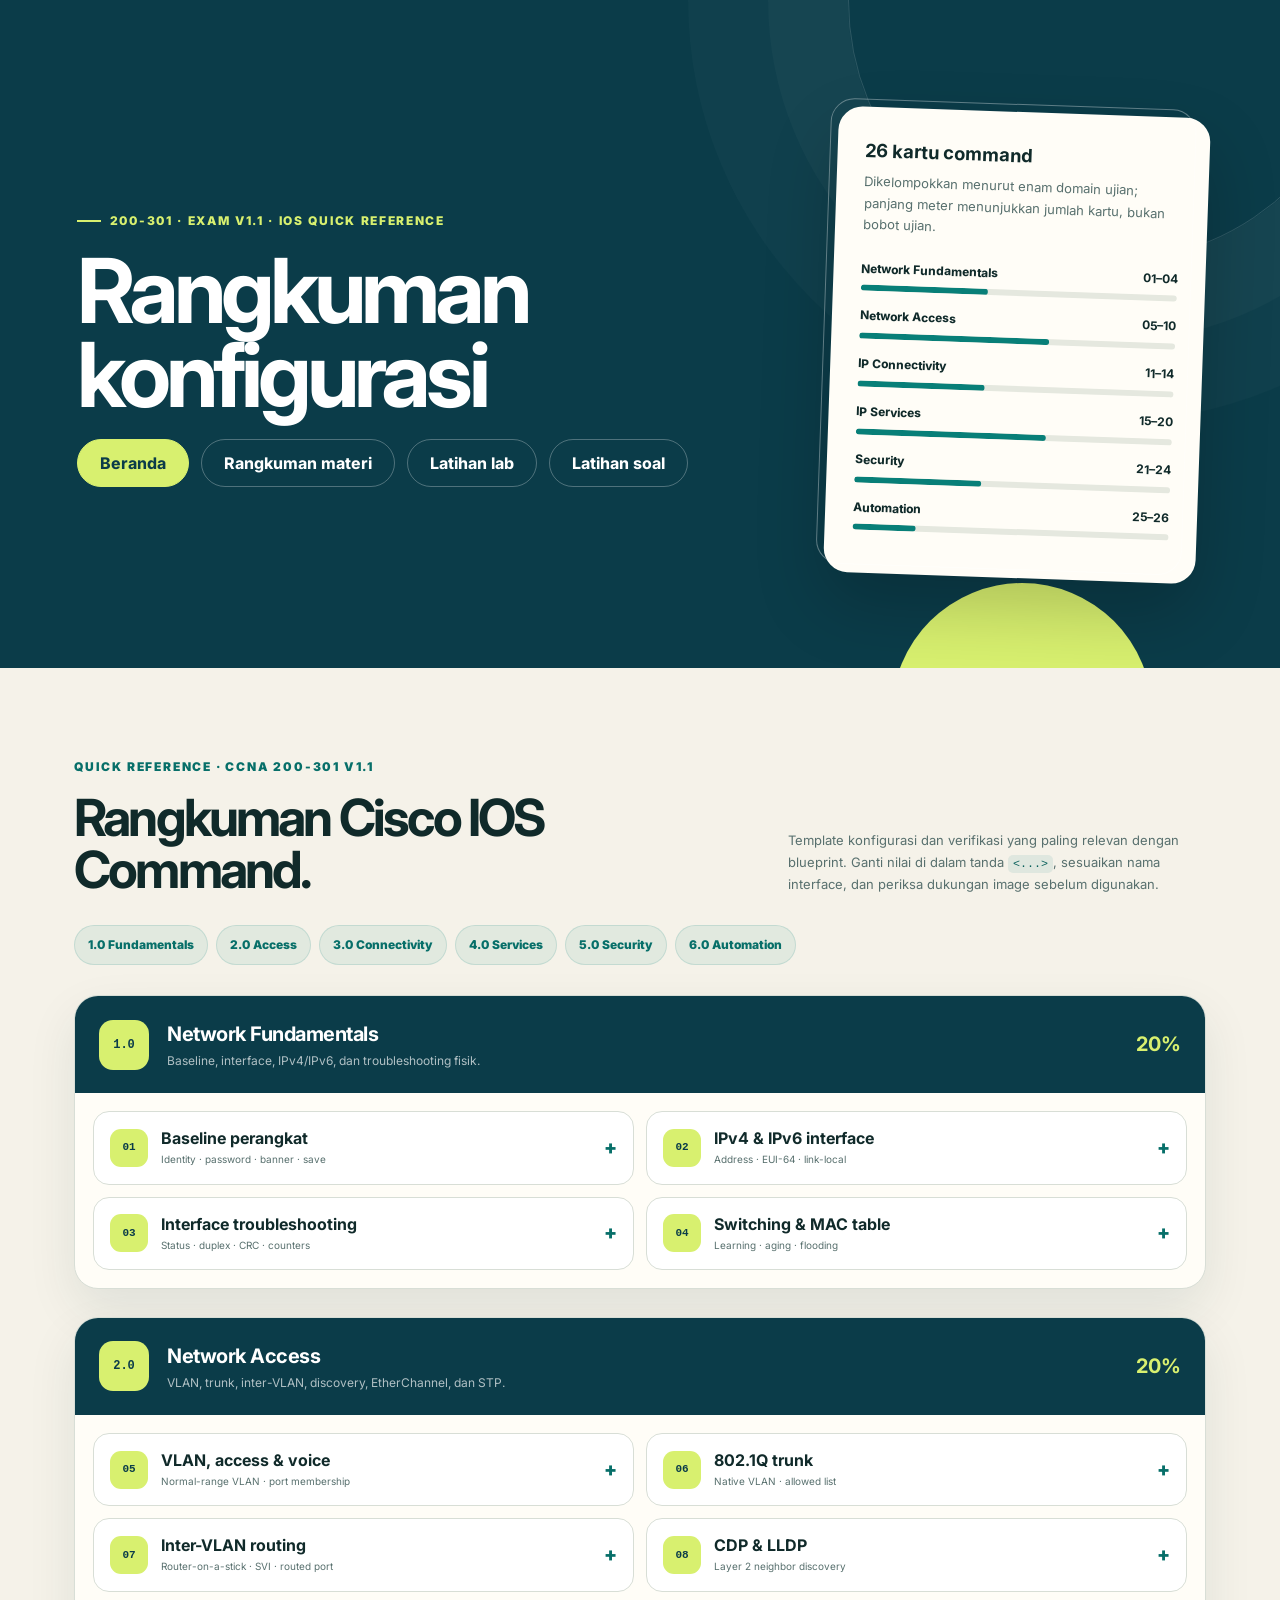
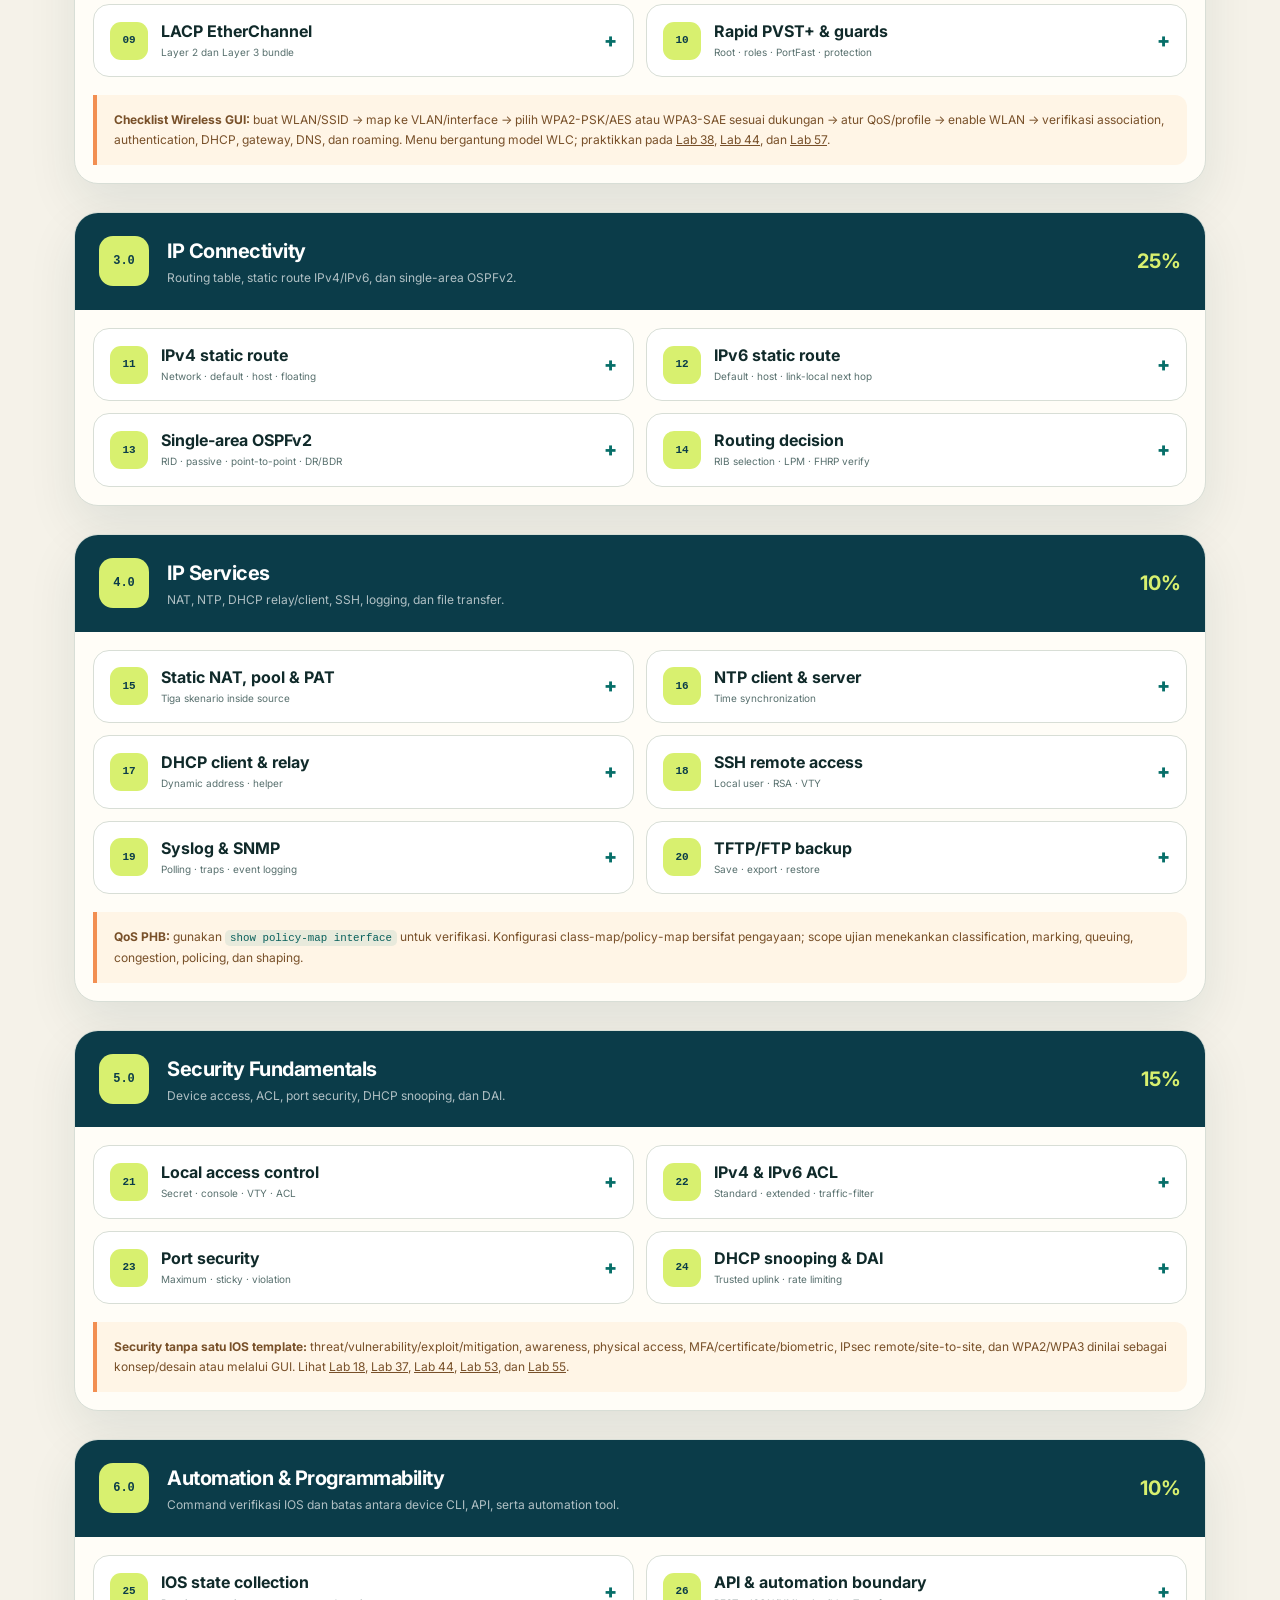
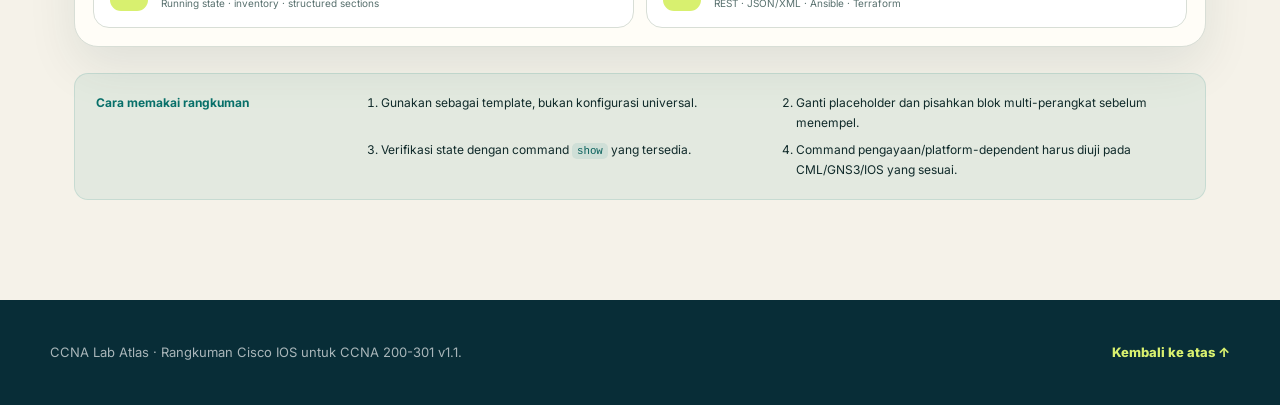
==== commands.html @ 19b5db1d "first commit" ====
<!DOCTYPE html>
<html lang="id"><head>
  <meta charset="utf-8">
  <meta name="viewport" content="width=device-width, initial-scale=1">
  <meta name="description" content="Rangkuman konfigurasi Cisco IOS Command sesuai kurikulum CCNA 200-301 v1.1.">
  <title>Rangkuman Cisco IOS Command — CCNA v1.1</title>
  <link rel="preconnect" href="https://fonts.googleapis.com">
  <link rel="preconnect" href="https://fonts.gstatic.com" crossorigin>
  <link href="https://fonts.googleapis.com/css2?family=Inter:wght@100..900&amp;display=swap" rel="stylesheet">
  <link rel="stylesheet" href="styles.css">
</head>
<body id="top">
<header class="hero command-hero">
  <div class="hero-grid">
    <div>
      <p class="eyebrow">200-301 · Exam v1.1 · IOS quick reference</p>
      <h1>Rangkuman konfigurasi</h1>
      <div class="cta-row"><a class="button primary" href="index.html">Beranda</a><a class="button" href="theory.html">Rangkuman materi</a><a class="button" href="labs.html">Latihan lab</a><a class="button" href="questions.html">Latihan soal</a></div>
    </div>
    <aside class="exam-card" aria-label="Isi rangkuman Cisco IOS">
      <h2>26 kartu command</h2><p>Dikelompokkan menurut enam domain ujian; panjang meter menunjukkan jumlah kartu, bukan bobot ujian.</p>
      <div class="domain-row"><span>Network Fundamentals</span><b>01–04</b><span class="meter"><i style="width:40%"></i></span></div>
      <div class="domain-row"><span>Network Access</span><b>05–10</b><span class="meter"><i style="width:60%"></i></span></div>
      <div class="domain-row"><span>IP Connectivity</span><b>11–14</b><span class="meter"><i style="width:40%"></i></span></div>
      <div class="domain-row"><span>IP Services</span><b>15–20</b><span class="meter"><i style="width:60%"></i></span></div>
      <div class="domain-row"><span>Security</span><b>21–24</b><span class="meter"><i style="width:40%"></i></span></div>
      <div class="domain-row"><span>Automation</span><b>25–26</b><span class="meter"><i style="width:20%"></i></span></div>
    </aside>
  </div>
</header>

<main class="page command-page">
  <section class="command-summary" id="commands">
    <header class="command-heading">
      <div><span class="section-kicker">Quick reference · CCNA 200-301 v1.1</span><h2>Rangkuman Cisco IOS Command.</h2></div>
      <p>Template konfigurasi dan verifikasi yang paling relevan dengan blueprint. Ganti nilai di dalam tanda <code>&lt;...&gt;</code>, sesuaikan nama interface, dan periksa dukungan image sebelum digunakan.</p>
    </header>

    <nav class="command-jump" aria-label="Domain command">
      <a href="#cmd-fundamental">1.0 Fundamentals</a>
      <a href="#cmd-access">2.0 Access</a>
      <a href="#cmd-connectivity">3.0 Connectivity</a>
      <a href="#cmd-services">4.0 Services</a>
      <a href="#cmd-security">5.0 Security</a>
      <a href="#cmd-automation">6.0 Automation</a>
    </nav>

    <div class="command-domain" id="cmd-fundamental">
      <header><span class="domain-number">1.0</span><div><h3>Network Fundamentals</h3><p>Baseline, interface, IPv4/IPv6, dan troubleshooting fisik.</p></div><b>20%</b></header>
      <div class="command-grid">
        <details class="command-card"><summary><span>01</span><div><strong>Baseline perangkat</strong><small>Identity · password · banner · save</small></div></summary><div class="command-content"><pre><code>enable
configure terminal
hostname &lt;HOSTNAME&gt;
no ip domain-lookup
enable secret &lt;ENABLE_SECRET&gt;
service password-encryption
username &lt;USER&gt; privilege 15 secret &lt;USER_SECRET&gt;
banner motd #AKSES HANYA UNTUK PENGGUNA RESMI#
end
copy running-config startup-config</code></pre><p><code>service password-encryption</code> hanya mengobfuscate password plaintext; gunakan <code>secret</code> untuk credential lokal.</p></div></details>

        <details class="command-card"><summary><span>02</span><div><strong>IPv4 &amp; IPv6 interface</strong><small>Address · EUI-64 · link-local</small></div></summary><div class="command-content"><pre><code>configure terminal
ipv6 unicast-routing
interface &lt;INTERFACE&gt;
 description &lt;DESCRIPTION&gt;
 ip address &lt;IPV4&gt; &lt;MASK&gt;
 ipv6 address &lt;IPV6&gt;/&lt;PREFIX&gt;
 ipv6 address &lt;PREFIX64&gt;/64 eui-64
 ipv6 address fe80::1 link-local
 no shutdown
end
show ip interface brief
show ipv6 interface brief
show interfaces &lt;INTERFACE&gt;</code></pre><p>Pilih salah satu metode global IPv6 manual atau EUI-64; jangan memasang dua global address tanpa alasan desain.</p></div></details>

        <details class="command-card"><summary><span>03</span><div><strong>Interface troubleshooting</strong><small>Status · duplex · CRC · counters</small></div></summary><div class="command-content"><p class="command-table-title">Verifikasi awal:</p><pre><code>show interfaces status
show interfaces &lt;INTERFACE&gt;
show interfaces counters errors
show controllers &lt;INTERFACE&gt;</code></pre><p class="command-table-title">Pulihkan speed/duplex otomatis bila desain memang memakai autonegotiation:</p><pre><code>configure terminal
interface &lt;INTERFACE&gt;
 speed auto
 duplex auto
 no shutdown
end
show interfaces &lt;INTERFACE&gt;</code></pre><p>Command <code>show interfaces status</code> dan <code>show controllers</code> tersedia pada platform tertentu. CRC/input errors mengarah ke media/transceiver atau mismatch; late collision sering menunjukkan duplex mismatch atau segment terlalu panjang.</p></div></details>

        <details class="command-card"><summary><span>04</span><div><strong>Switching &amp; MAC table</strong><small>Learning · aging · flooding</small></div></summary><div class="command-content"><pre><code>show mac address-table
show mac address-table dynamic
show mac address-table interface &lt;INTERFACE&gt;
show interfaces &lt;INTERFACE&gt; switchport
show mac address-table aging-time</code></pre><p>Switch mempelajari source MAC pada port masuk. Unknown unicast dan broadcast di-flood hanya dalam VLAN yang sama. <code>clear mac address-table dynamic</code> sengaja tidak dimasukkan ke blok salin karena menghapus entry dinamis dan dapat memicu flooding sementara; jalankan hanya saat troubleshooting terkontrol.</p></div></details>
      </div>
    </div>

    <div class="command-domain" id="cmd-access">
      <header><span class="domain-number">2.0</span><div><h3>Network Access</h3><p>VLAN, trunk, inter-VLAN, discovery, EtherChannel, dan STP.</p></div><b>20%</b></header>
      <div class="command-grid">
        <details class="command-card"><summary><span>05</span><div><strong>VLAN, access &amp; voice</strong><small>Normal-range VLAN · port membership</small></div></summary><div class="command-content"><pre><code>configure terminal
vlan &lt;DATA_VLAN&gt;
 name &lt;DATA_NAME&gt;
vlan &lt;VOICE_VLAN&gt;
 name &lt;VOICE_NAME&gt;
interface &lt;ACCESS_PORT&gt;
 switchport mode access
 switchport access vlan &lt;DATA_VLAN&gt;
 switchport voice vlan &lt;VOICE_VLAN&gt;
 spanning-tree portfast
end
show vlan brief
show interfaces &lt;ACCESS_PORT&gt; switchport</code></pre></div></details>

        <details class="command-card"><summary><span>06</span><div><strong>802.1Q trunk</strong><small>Native VLAN · allowed list</small></div></summary><div class="command-content"><pre><code>configure terminal
interface &lt;TRUNK_PORT&gt;
 switchport mode trunk
 switchport trunk native vlan &lt;NATIVE_VLAN&gt;
 switchport trunk allowed vlan &lt;LIST&gt;
 no shutdown
end
show interfaces trunk
show interfaces &lt;TRUNK_PORT&gt; switchport</code></pre><p><strong>Perhatian:</strong> <code>switchport trunk allowed vlan &lt;LIST&gt;</code> mengganti daftar yang ada. Untuk menambahkan VLAN tanpa menimpa daftar, gunakan <code>switchport trunk allowed vlan add &lt;VLAN&gt;</code>. Native dan allowed VLAN harus konsisten pada kedua ujung. Pada platform lama mungkin diperlukan <code>switchport trunk encapsulation dot1q</code>.</p></div></details>

        <details class="command-card"><summary><span>07</span><div><strong>Inter-VLAN routing</strong><small>Router-on-a-stick · SVI · routed port</small></div></summary><div class="command-content"><p class="command-table-title">Opsi A — router-on-a-stick:</p><pre><code>configure terminal
interface &lt;PHYSICAL&gt;
 no shutdown
interface &lt;PHYSICAL&gt;.&lt;VLAN_ID&gt;
 encapsulation dot1q &lt;VLAN_ID&gt;
 ip address &lt;GATEWAY&gt; &lt;MASK&gt;
end
show ip interface brief</code></pre><p class="command-table-title">Opsi B — SVI pada multilayer switch:</p><pre><code>configure terminal
vlan &lt;VLAN_ID&gt;
ip routing
interface vlan &lt;VLAN_ID&gt;
 ip address &lt;GATEWAY&gt; &lt;MASK&gt;
 no shutdown
end
show ip interface brief</code></pre><p class="command-table-title">Opsi C — routed port:</p><pre><code>configure terminal
ip routing
interface &lt;L3_PORT&gt;
 no switchport
 ip address &lt;IPV4&gt; &lt;MASK&gt;
 no shutdown
end
show ip interface brief</code></pre><p>Pilih satu opsi sesuai topologi. SVI memerlukan VLAN aktif dan minimal satu member/trunk yang forwarding agar line protocol up. Dukungan <code>no switchport</code> dan <code>ip routing</code> bergantung model/image switch.</p></div></details>

        <details class="command-card"><summary><span>08</span><div><strong>CDP &amp; LLDP</strong><small>Layer 2 neighbor discovery</small></div></summary><div class="command-content"><pre><code>configure terminal
cdp run
lldp run
interface &lt;INTERFACE&gt;
 cdp enable
 lldp transmit
 lldp receive
end
show cdp neighbors
show cdp neighbors detail
show lldp neighbors
show lldp neighbors detail</code></pre><p>Untuk menonaktifkan CDP hanya pada satu interface gunakan <code>no cdp enable</code>; <code>no cdp run</code> menonaktifkannya secara global. Dukungan detail LLDP/CDP dapat berbeda menurut platform.</p></div></details>

        <details class="command-card"><summary><span>09</span><div><strong>LACP EtherChannel</strong><small>Layer 2 dan Layer 3 bundle</small></div></summary><div class="command-content"><p class="command-table-title">Opsi A — Layer 2 trunk EtherChannel:</p><pre><code>configure terminal
interface range &lt;MEMBER_RANGE&gt;
 switchport mode trunk
 channel-group &lt;GROUP&gt; mode active
interface port-channel &lt;GROUP&gt;
 switchport mode trunk
 no shutdown
end
show etherchannel summary
show lacp neighbor</code></pre><p class="command-table-title">Opsi B — Layer 3 EtherChannel:</p><pre><code>configure terminal
ip routing
interface range &lt;MEMBER_RANGE&gt;
 no switchport
 channel-group &lt;GROUP&gt; mode active
interface port-channel &lt;GROUP&gt;
 no switchport
 ip address &lt;IPV4&gt; &lt;MASK&gt;
 no shutdown
end
show etherchannel summary
show lacp neighbor
show etherchannel load-balance</code></pre><p>Pilih satu opsi dan terapkan konfigurasi yang kompatibel pada kedua ujung. <code>active + passive</code> atau <code>active + active</code> membentuk LACP; passive + passive tidak. Parameter seluruh member harus konsisten.</p></div></details>

        <details class="command-card"><summary><span>10</span><div><strong>Rapid PVST+ &amp; guards</strong><small>Root · roles · PortFast · protection</small></div></summary><div class="command-content"><p class="command-table-title">SW1 — kandidat root utama:</p><pre><code>configure terminal
spanning-tree mode rapid-pvst
spanning-tree vlan &lt;VLAN&gt; root primary
end
show spanning-tree root</code></pre><p class="command-table-title">SW2 — kandidat root cadangan:</p><pre><code>configure terminal
spanning-tree mode rapid-pvst
spanning-tree vlan &lt;VLAN&gt; root secondary
end
show spanning-tree root</code></pre><p class="command-table-title">Proteksi port — pilih sesuai peran port:</p><pre><code>configure terminal
interface &lt;HOST_PORT&gt;
 spanning-tree portfast
 spanning-tree bpduguard enable
interface &lt;DESIGNATED_PORT&gt;
 spanning-tree guard root
interface &lt;NON_DESIGNATED_PORT&gt;
 spanning-tree guard loop
end
show spanning-tree vlan &lt;VLAN&gt;
show spanning-tree interface &lt;PORT&gt; detail</code></pre><p>BPDU Filter dapat menyembunyikan BPDU dan menimbulkan loop; gunakan hanya bila konsekuensinya dipahami.</p></div></details>
      </div>
      <aside class="command-note"><strong>Checklist Wireless GUI:</strong> buat WLAN/SSID → map ke VLAN/interface → pilih WPA2-PSK/AES atau WPA3-SAE sesuai dukungan → atur QoS/profile → enable WLAN → verifikasi association, authentication, DHCP, gateway, DNS, dan roaming. Menu bergantung model WLC; praktikkan pada <a href="labs.html#lab38">Lab 38</a>, <a href="labs.html#lab44">Lab 44</a>, dan <a href="labs.html#lab57">Lab 57</a>.</aside>
    </div>

    <div class="command-domain" id="cmd-connectivity">
      <header><span class="domain-number">3.0</span><div><h3>IP Connectivity</h3><p>Routing table, static route IPv4/IPv6, dan single-area OSPFv2.</p></div><b>25%</b></header>
      <div class="command-grid">
        <details class="command-card"><summary><span>11</span><div><strong>IPv4 static route</strong><small>Network · default · host · floating</small></div></summary><div class="command-content"><p class="command-table-title">Pilih hanya jenis route yang diperlukan:</p><pre><code>configure terminal
! Network route
ip route &lt;NETWORK&gt; &lt;MASK&gt; &lt;NEXT_HOP&gt;
! Default route
ip route 0.0.0.0 0.0.0.0 &lt;NEXT_HOP&gt;
! Host route
ip route &lt;HOST_IP&gt; 255.255.255.255 &lt;NEXT_HOP&gt;
! Floating static
ip route &lt;NETWORK&gt; &lt;MASK&gt; &lt;BACKUP_NEXT_HOP&gt; 200
end
show ip route
show ip route static
show ip route &lt;DESTINATION&gt;
show ip cef &lt;DESTINATION&gt;</code></pre></div></details>

        <details class="command-card"><summary><span>12</span><div><strong>IPv6 static route</strong><small>Default · host · link-local next hop</small></div></summary><div class="command-content"><p class="command-table-title">Aktifkan forwarding lalu pilih hanya jenis route yang diperlukan:</p><pre><code>configure terminal
ipv6 unicast-routing
ipv6 route &lt;PREFIX&gt;/&lt;LENGTH&gt; &lt;NEXT_HOP&gt;
ipv6 route ::/0 &lt;NEXT_HOP&gt;
ipv6 route &lt;HOST&gt;/128 &lt;NEXT_HOP&gt;
ipv6 route &lt;PREFIX&gt;/&lt;LENGTH&gt; &lt;INTERFACE&gt; &lt;LINK_LOCAL&gt;
ipv6 route &lt;PREFIX&gt;/&lt;LENGTH&gt; &lt;BACKUP_NEXT_HOP&gt; 200
end
show ipv6 route
show ipv6 route static
show ipv6 route &lt;DESTINATION&gt;
show ipv6 cef &lt;DESTINATION&gt;</code></pre><p>Jika next hop adalah link-local, exit interface wajib disebut.</p></div></details>

        <details class="command-card"><summary><span>13</span><div><strong>Single-area OSPFv2</strong><small>RID · passive · point-to-point · DR/BDR</small></div></summary><div class="command-content"><p class="command-table-title">Konfigurasi dasar + interface point-to-point:</p><pre><code>configure terminal
router ospf &lt;PROCESS_ID&gt;
 router-id &lt;ROUTER_ID&gt;
 passive-interface default
 no passive-interface &lt;TRANSIT_INTERFACE&gt;
 default-information originate

interface &lt;INTERFACE&gt;
 ip ospf &lt;PROCESS_ID&gt; area 0
 ip ospf network point-to-point
 ip ospf cost &lt;COST&gt;
end
show ip ospf neighbor
show ip ospf interface brief
show ip route ospf</code></pre><p class="command-table-title">Khusus broadcast multiaccess, atur eligibility DR/BDR bila diperlukan:</p><pre><code>configure terminal
interface &lt;BROADCAST_INTERFACE&gt;
 no ip ospf network point-to-point
 ip ospf priority &lt;0-255&gt;
end
show ip ospf interface &lt;BROADCAST_INTERFACE&gt;
show ip ospf neighbor
show ip ospf database
show ip route ospf</code></pre><p><code>ip ospf priority</code> memengaruhi pemilihan DR/BDR pada network type yang melakukan election, bukan point-to-point. <code>default-information originate</code> memerlukan default route di RIB kecuali memakai <code>always</code>. Jika router ID diubah setelah proses aktif, restart proses OSPF pada maintenance window atau reload agar identitas baru digunakan.</p></div></details>

        <details class="command-card"><summary><span>14</span><div><strong>Routing decision</strong><small>RIB selection · LPM · FHRP verify</small></div></summary><div class="command-content"><pre><code>show ip route &lt;DESTINATION&gt;
show ipv6 route &lt;DESTINATION&gt;
show ip protocols
show ip cef &lt;DESTINATION&gt; detail
traceroute &lt;DESTINATION&gt;
traceroute ipv6 &lt;DESTINATION&gt;
show standby brief</code></pre><p><strong>RIB:</strong> untuk prefix identik, administrative distance memilih sumber route dan metric memilih jalur dalam protocol yang sama. <strong>Forwarding:</strong> destination paket dicocokkan ke entry RIB dengan longest prefix match. <code>show standby brief</code> hanya untuk HSRP dan ketersediaannya bergantung platform; blueprint menekankan konsep FHRP.</p></div></details>
      </div>
    </div>

    <div class="command-domain" id="cmd-services">
      <header><span class="domain-number">4.0</span><div><h3>IP Services</h3><p>NAT, NTP, DHCP relay/client, SSH, logging, dan file transfer.</p></div><b>10%</b></header>
      <div class="command-grid">
        <details class="command-card"><summary><span>15</span><div><strong>Static NAT, pool &amp; PAT</strong><small>Tiga skenario inside source</small></div></summary><div class="command-content"><p class="command-table-title">Opsi A — static NAT one-to-one:</p><pre><code>configure terminal
interface &lt;LAN_INTERFACE&gt;
 ip nat inside
interface &lt;WAN_INTERFACE&gt;
 ip nat outside
ip nat inside source static &lt;INSIDE_LOCAL&gt; &lt;INSIDE_GLOBAL&gt;
end
show ip nat translations
show ip nat statistics</code></pre><p class="command-table-title">Opsi B — dynamic NAT dengan pool:</p><pre><code>configure terminal
interface &lt;LAN_INTERFACE&gt;
 ip nat inside
interface &lt;WAN_INTERFACE&gt;
 ip nat outside
access-list 1 permit &lt;INSIDE_NETWORK&gt; &lt;WILDCARD&gt;
ip nat pool &lt;POOL&gt; &lt;START_GLOBAL&gt; &lt;END_GLOBAL&gt; netmask &lt;MASK&gt;
ip nat inside source list 1 pool &lt;POOL&gt;
end
show ip nat translations
show ip nat statistics</code></pre><p class="command-table-title">Opsi C — PAT memakai alamat interface WAN:</p><pre><code>configure terminal
interface &lt;LAN_INTERFACE&gt;
 ip nat inside
interface &lt;WAN_INTERFACE&gt;
 ip nat outside
access-list 1 permit &lt;INSIDE_NETWORK&gt; &lt;WILDCARD&gt;
ip nat inside source list 1 interface &lt;WAN_INTERFACE&gt; overload
end
show ip nat translations
show ip nat statistics</code></pre><p>Pilih satu skenario sesuai desain dan pastikan routing dua arah tersedia. <code>clear ip nat translation *</code> tidak disertakan pada blok salin karena memutus translation aktif; gunakan hanya saat troubleshooting terkontrol.</p></div></details>

        <details class="command-card"><summary><span>16</span><div><strong>NTP client &amp; server</strong><small>Time synchronization</small></div></summary><div class="command-content"><p class="command-table-title">Perangkat sebagai NTP client:</p><pre><code>configure terminal
clock timezone WIB 7 0
service timestamps log datetime msec
ntp server &lt;NTP_SERVER&gt; prefer
ntp server &lt;BACKUP_NTP&gt;
end
show clock detail
show ntp associations
show ntp status</code></pre><p class="command-table-title">Hanya untuk lab terisolasi sebagai authoritative source:</p><pre><code>configure terminal
ntp master &lt;STRATUM&gt;
end
show ntp status</code></pre><p><code>ntp master</code> membuat perangkat melayani waktu dari clock lokal; jangan gunakan sebagai pengganti sumber waktu tepercaya pada produksi. Sintaks timezone dan NTP dapat berbeda menurut platform.</p></div></details>

        <details class="command-card"><summary><span>17</span><div><strong>DHCP client &amp; relay</strong><small>Dynamic address · helper</small></div></summary><div class="command-content"><p class="command-table-title">Opsi A — interface IOS sebagai DHCP client:</p><pre><code>configure terminal
interface &lt;WAN_INTERFACE&gt;
 ip address dhcp
 no shutdown
end
show dhcp lease
show ip interface brief</code></pre><p class="command-table-title">Opsi B — relay pada interface gateway client:</p><pre><code>configure terminal
interface &lt;CLIENT_GATEWAY_INTERFACE&gt;
 ip helper-address &lt;DHCP_SERVER&gt;
end
show ip interface brief
show running-config interface &lt;INTERFACE&gt;</code></pre><p><code>ip helper-address</code> diletakkan pada interface yang menerima broadcast client; server harus memiliki pool dan return route untuk subnet giaddr.</p></div></details>

        <details class="command-card"><summary><span>18</span><div><strong>SSH remote access</strong><small>Local user · RSA · VTY</small></div></summary><div class="command-content"><pre><code>configure terminal
hostname &lt;HOSTNAME&gt;
ip domain-name &lt;DOMAIN&gt;
username &lt;USER&gt; privilege 15 secret &lt;SECRET&gt;
crypto key generate rsa modulus 2048
ip ssh version 2
line vty 0 15
 login local
 transport input ssh
 exec-timeout 10 0
end
show ip ssh
show ssh</code></pre><p>Jumlah line VTY dan dukungan modulus RSA dapat berbeda menurut image/platform. Gunakan secret unik dan jangan menempel credential produksi dari halaman web.</p></div></details>

        <details class="command-card"><summary><span>19</span><div><strong>Syslog &amp; SNMP</strong><small>Polling · traps · event logging</small></div></summary><div class="command-content"><pre><code>configure terminal
service timestamps log datetime msec localtime
logging host &lt;SYSLOG_SERVER&gt;
logging trap warnings
logging buffered 16384 notifications

ip access-list standard NMS-ONLY
 permit host &lt;NMS_IP&gt;
snmp-server community &lt;COMMUNITY&gt; ro NMS-ONLY
snmp-server host &lt;NMS_IP&gt; version 2c &lt;COMMUNITY&gt;
snmp-server enable traps
end
show logging
show snmp community
show snmp host</code></pre><p>NMS melakukan polling terhadap agent; <code>snmp-server host</code> menetapkan penerima notification, sedangkan <code>snmp-server enable traps</code> mengaktifkan kategori trap yang didukung. Sintaks trap bervariasi menurut image. SNMPv2c community adalah plaintext; prioritaskan SNMPv3 pada lingkungan nyata.</p></div></details>

        <details class="command-card"><summary><span>20</span><div><strong>TFTP/FTP backup</strong><small>Save · export · restore</small></div></summary><div class="command-content"><p class="command-table-title">Simpan lokal dan ekspor backup:</p><pre><code>copy running-config startup-config
copy running-config tftp:
copy startup-config tftp:
copy flash: ftp:
dir flash:
show file systems</code></pre><p class="command-table-title">Restore — jalankan satu arah copy setelah backup dan verifikasi file:</p><pre><code>copy tftp: running-config
copy tftp: startup-config</code></pre><p><strong>Perhatian:</strong> copy ke <code>running-config</code> melakukan merge langsung dan dapat mengubah akses/routing saat itu juga; copy ke <code>startup-config</code> memengaruhi boot berikutnya. Verifikasi source, destination, checksum/isi, dan siapkan rollback. TFTP tidak memiliki authentication/encryption; FTP memakai authentication tetapi credential/data tidak terenkripsi secara default.</p></div></details>
      </div>
      <aside class="command-note"><strong>QoS PHB:</strong> gunakan <code>show policy-map interface</code> untuk verifikasi. Konfigurasi class-map/policy-map bersifat pengayaan; scope ujian menekankan classification, marking, queuing, congestion, policing, dan shaping.</aside>
    </div>

    <div class="command-domain" id="cmd-security">
      <header><span class="domain-number">5.0</span><div><h3>Security Fundamentals</h3><p>Device access, ACL, port security, DHCP snooping, dan DAI.</p></div><b>15%</b></header>
      <div class="command-grid">
        <details class="command-card"><summary><span>21</span><div><strong>Local access control</strong><small>Secret · console · VTY · ACL</small></div></summary><div class="command-content"><pre><code>configure terminal
enable secret &lt;ENABLE_SECRET&gt;
username &lt;ADMIN&gt; privilege 15 secret &lt;ADMIN_SECRET&gt;
line console 0
 login local
 exec-timeout 5 0
line vty 0 15
 login local
 transport input ssh

ip access-list standard MGMT
 permit &lt;MGMT_NETWORK&gt; &lt;WILDCARD&gt;
 deny any log
line vty 0 15
 access-class MGMT in
end
show access-lists MGMT
show running-config | section line vty</code></pre><p>ACL management harus mengizinkan alamat admin yang benar sebelum diterapkan agar sesi berikutnya tidak terkunci. SSH juga memerlukan hostname, domain name, dan RSA key seperti pada kartu 18.</p></div></details>

        <details class="command-card"><summary><span>22</span><div><strong>IPv4 &amp; IPv6 ACL</strong><small>Standard · extended · traffic-filter</small></div></summary><div class="command-content"><p class="command-table-title">Opsi A — standard IPv4 ACL:</p><pre><code>configure terminal
ip access-list standard &lt;STD_ACL&gt;
 permit &lt;SOURCE&gt; &lt;WILDCARD&gt;
 deny any log
interface &lt;INTERFACE&gt;
 ip access-group &lt;STD_ACL&gt; in
end
show access-lists &lt;STD_ACL&gt;</code></pre><p class="command-table-title">Opsi B — extended IPv4 ACL untuk policy HTTPS tertentu:</p><pre><code>configure terminal
ip access-list extended &lt;EXT_ACL&gt;
 permit tcp &lt;SOURCE&gt; &lt;WC&gt; host &lt;SERVER&gt; eq 443
 deny ip &lt;SOURCE&gt; &lt;WC&gt; any log
 permit ip any any
interface &lt;INTERFACE&gt;
 ip access-group &lt;EXT_ACL&gt; in
end
show access-lists &lt;EXT_ACL&gt;</code></pre><p class="command-table-title">Opsi C — contoh IPv6 ACL inbound pada VLAN client:</p><pre><code>configure terminal
ipv6 access-list &lt;IPV6_ACL&gt;
 permit icmp any any router-solicitation
 permit icmp any any nd-ns
 permit icmp any any nd-na
 permit icmp any any packet-too-big
 permit icmp any any time-exceeded
 permit icmp any any parameter-problem
 permit tcp &lt;SOURCE_PREFIX&gt;/64 host &lt;SERVER_V6&gt; eq 443
 deny ipv6 any any log
interface &lt;INTERFACE&gt;
 ipv6 traffic-filter &lt;IPV6_ACL&gt; in
end
show ipv6 access-list
show ipv6 interface &lt;INTERFACE&gt;</code></pre><p>Setiap blok adalah contoh policy terpisah; sesuaikan interface, arah, source, destination, dan kebutuhan trafik. Contoh IPv6 mengizinkan Router Solicitation dari client tetapi sengaja tidak mengizinkan Router Advertisement masuk dari client. Jangan memblokir Neighbor Discovery atau ICMPv6 yang diperlukan Path MTU Discovery. Semua ACL memiliki implicit deny di akhir.</p></div></details>

        <details class="command-card"><summary><span>23</span><div><strong>Port security</strong><small>Maximum · sticky · violation</small></div></summary><div class="command-content"><pre><code>configure terminal
interface &lt;HOST_PORT&gt;
 switchport mode access
 switchport access vlan &lt;VLAN&gt;
 switchport port-security
 switchport port-security maximum &lt;COUNT&gt;
 switchport port-security mac-address sticky
 switchport port-security violation restrict
end
show port-security
show port-security interface &lt;HOST_PORT&gt;
show port-security address</code></pre><p>Sticky MAC tidak digunakan untuk latihan dynamic aging. Violation mode: protect, restrict, atau shutdown.</p></div></details>

        <details class="command-card"><summary><span>24</span><div><strong>DHCP snooping &amp; DAI</strong><small>Trusted uplink · rate limiting</small></div></summary><div class="command-content"><pre><code>configure terminal
ip dhcp snooping
ip dhcp snooping vlan &lt;VLAN_LIST&gt;
ip arp inspection vlan &lt;VLAN_LIST&gt;

interface &lt;TRUSTED_UPLINK&gt;
 ip dhcp snooping trust
 ip arp inspection trust

interface range &lt;HOST_PORTS&gt;
 ip dhcp snooping limit rate 15
end
show ip dhcp snooping
show ip dhcp snooping binding
show ip arp inspection
show ip arp inspection statistics</code></pre><p>DAI menggunakan DHCP snooping binding. Host statis memerlukan ARP ACL atau mekanisme binding yang sesuai.</p></div></details>
      </div>
      <aside class="command-note"><strong>Security tanpa satu IOS template:</strong> threat/vulnerability/exploit/mitigation, awareness, physical access, MFA/certificate/biometric, IPsec remote/site-to-site, dan WPA2/WPA3 dinilai sebagai konsep/desain atau melalui GUI. Lihat <a href="labs.html#lab18">Lab 18</a>, <a href="labs.html#lab37">Lab 37</a>, <a href="labs.html#lab44">Lab 44</a>, <a href="labs.html#lab53">Lab 53</a>, dan <a href="labs.html#lab55">Lab 55</a>.</aside>
    </div>

    <div class="command-domain" id="cmd-automation">
      <header><span class="domain-number">6.0</span><div><h3>Automation &amp; Programmability</h3><p>Command verifikasi IOS dan batas antara device CLI, API, serta automation tool.</p></div><b>10%</b></header>
      <div class="command-grid">
        <details class="command-card"><summary><span>25</span><div><strong>IOS state collection</strong><small>Running state · inventory · structured sections</small></div></summary><div class="command-content"><pre><code>terminal length 0
show running-config
show startup-config
show running-config | section router ospf
show running-config | section interface
show running-config | include ip route|ipv6 route
show version
show inventory
show ip interface brief
show ipv6 interface brief</code></pre><p>Command ini mengumpulkan state yang dapat dibandingkan oleh automation. Filter pipe, <code>show inventory</code>, dan <code>terminal length</code> dapat berbeda menurut platform. Jangan menganggap output CLI sebagai JSON tanpa parser atau API yang mendukung structured data.</p></div></details>

        <details class="command-card"><summary><span>26</span><div><strong>API &amp; automation boundary</strong><small>REST · JSON/XML · Ansible · Terraform</small></div></summary><div class="command-content"><p class="command-table-title">Bukan Cisco IOS CLI langsung:</p><table class="command-table"><thead><tr><th>Tujuan</th><th>Mekanisme</th></tr></thead><tbody><tr><td>Create / Read / Update / Delete</td><td>POST / GET / PUT atau PATCH / DELETE</td></tr><tr><td>Data encoding</td><td>JSON atau XML sesuai API</td></tr><tr><td>Configuration management</td><td>Ansible collection <code>cisco.ios</code></td></tr><tr><td>Infrastructure lifecycle</td><td>Terraform provider</td></tr><tr><td>Controller integration</td><td>Northbound API; southbound ke perangkat</td></tr></tbody></table><p class="command-table-title">Read-only/pre-check pada control node:</p><pre><code>curl --cacert lab-ca.pem -H "Authorization: Bearer $TOKEN" &lt;API_URL&gt;
ansible-playbook -i inventory.yml baseline.yml --check --diff</code></pre><p class="command-table-title">Apply setelah diff direview dan perubahan disetujui:</p><pre><code>ansible-playbook -i inventory.yml baseline.yml --diff</code></pre><p><strong>Perhatian:</strong> blok kedua benar-benar menerapkan perubahan. Token/password harus berada di environment atau vault, bukan source. Diff dapat mengandung data sensitif; lindungi output log. Gunakan pre-check, validation, approval, canary, post-check, dan rollback.</p></div></details>
      </div>
    </div>

    <div class="command-legend">
      <strong>Cara memakai rangkuman</strong>
      <ol><li>Gunakan sebagai template, bukan konfigurasi universal.</li><li>Ganti placeholder dan pisahkan blok multi-perangkat sebelum menempel.</li><li>Verifikasi state dengan command <code>show</code> yang tersedia.</li><li>Command pengayaan/platform-dependent harus diuji pada CML/GNS3/IOS yang sesuai.</li></ol>
    </div>
  </section>
</main>

<footer><div class="footer-inner"><span>CCNA Lab Atlas · Rangkuman Cisco IOS untuk CCNA 200-301 v1.1.</span><a class="back-top" href="#top">Kembali ke atas ↑</a></div></footer>

<script src="app.js" defer></script>
</body></html>
---- styles.css ----
:root {
  --ink: #102a2a;
  --muted: #58706e;
  --paper: #f5f2e9;
  --surface: #fffdf7;
  --navy: #0b3c49;
  --navy-2: #082d37;
  --teal: #087f78;
  --teal-text: #076f69;
  --mint: #bfe8d7;
  --lime: #d8f06f;
  --orange: #f28f52;
  --line: #d8ded6;
  --scroll-track: #082d37;
  --scroll-thumb: #73a39b;
  --scroll-thumb-hover: #d8f06f;
  --shadow: 0 20px 50px rgba(15, 55, 58, 0.09);
  --radius: 24px;
}

* {
  box-sizing: border-box;
}

html {
  scroll-padding-top: 24px;
  scrollbar-color: var(--scroll-thumb) var(--scroll-track);
  scrollbar-width: thin;
}

*::-webkit-scrollbar {
  width: 12px;
  height: 12px;
}

*::-webkit-scrollbar-track {
  background: var(--scroll-track);
}

*::-webkit-scrollbar-thumb {
  min-height: 44px;
  background: var(--scroll-thumb);
  background-clip: padding-box;
  border: 3px solid var(--scroll-track);
  border-radius: 999px;
}

*::-webkit-scrollbar-thumb:hover {
  background: var(--scroll-thumb-hover);
  background-clip: padding-box;
}

*::-webkit-scrollbar-corner {
  background: var(--scroll-track);
}

body {
  margin: 0;
  color: var(--ink);
  background:
    radial-gradient(circle at 10% 2%, rgba(216, 240, 111, 0.2), transparent 22rem),
    var(--paper);
  font-family: Inter, ui-sans-serif, system-ui, -apple-system, BlinkMacSystemFont, "Segoe UI", sans-serif;
  line-height: 1.65;
}

a {
  color: inherit;
}

code,
pre,
.lab-number {
  font-family: "SFMono-Regular", Consolas, "Liberation Mono", monospace;
}

.hero {
  position: relative;
  overflow: hidden;
  min-height: 650px;
  padding: 28px clamp(20px, 6vw, 88px) 90px;
  color: white;
  background: var(--navy);
}

.hero.landing-hero {
  min-height: 100svh;
}

.hero::before,
.hero::after {
  position: absolute;
  content: "";
  border-radius: 999px;
  pointer-events: none;
}

.hero::before {
  width: 520px;
  height: 520px;
  top: -260px;
  right: -90px;
  border: 1px solid rgba(255, 255, 255, 0.14);
  box-shadow: 0 0 0 80px rgba(255, 255, 255, 0.025), 0 0 0 160px rgba(255, 255, 255, 0.02);
}

.hero::after {
  width: 260px;
  height: 260px;
  right: 10vw;
  bottom: -175px;
  background: var(--lime);
}

.nav,
.hero-grid,
.page,
.footer-inner {
  width: min(1180px, 100%);
  margin-inline: auto;
}

.nav {
  position: relative;
  z-index: 2;
  display: flex;
  align-items: center;
  justify-content: space-between;
  gap: 24px;
}

.nav-only-links {
  justify-content: center;
}

.brand {
  display: inline-flex;
  align-items: center;
  gap: 11px;
  font-weight: 850;
  letter-spacing: -0.03em;
  text-decoration: none;
}

.brand-mark {
  display: grid;
  width: 40px;
  height: 40px;
  place-items: center;
  color: var(--navy);
  background: var(--lime);
  border-radius: 12px;
  font-size: 14px;
}

.nav-links {
  display: flex;
  gap: 26px;
  font-size: 14px;
}

.nav-links a {
  color: rgba(255, 255, 255, 0.76);
  text-decoration: none;
}

.nav-links a:hover {
  color: white;
}

.nav-links a:focus-visible {
  color: white;
  outline: 3px solid rgba(216, 240, 111, 0.58);
  outline-offset: 5px;
  border-radius: 3px;
}

.hero-grid {
  position: relative;
  z-index: 1;
  display: grid;
  grid-template-columns: minmax(0, 1.4fr) minmax(320px, 0.8fr);
  gap: clamp(46px, 8vw, 110px);
  align-items: center;
  padding-top: 84px;
}

.landing-hero .hero-grid {
  grid-template-columns: 1fr;
  gap: 28px;
  min-height: calc(100svh - 118px);
  padding-top: 0;
  isolation: isolate;
}

.landing-copy {
  z-index: 2;
  grid-column: 1;
  grid-row: 1;
  width: min(760px, 100%);
  margin-inline: auto;
  text-align: center;
}

.landing-copy h1,
.landing-copy .hero-copy {
  margin-inline: auto;
}

.landing-copy h1 {
  font-size: clamp(2.75rem, 6vw, 5.6rem);
}

.landing-copy .cta-row {
  justify-content: center;
}

.eyebrow {
  display: inline-flex;
  align-items: center;
  gap: 9px;
  margin: 0 0 18px;
  color: var(--lime);
  font-size: 12px;
  font-weight: 850;
  letter-spacing: 0.14em;
  text-transform: uppercase;
}

.eyebrow::before {
  width: 24px;
  height: 2px;
  content: "";
  background: currentColor;
}

h1,
h2,
h3,
p {
  margin-top: 0;
}

h1 {
  max-width: 820px;
  margin-bottom: 22px;
  font-size: clamp(3.1rem, 7vw, 6.5rem);
  line-height: 0.94;
  letter-spacing: -0.055em;
  word-spacing: 0.08em;
}

.hero-copy {
  max-width: 680px;
  margin-bottom: 32px;
  color: rgba(255, 255, 255, 0.72);
  font-size: clamp(1rem, 1.5vw, 1.18rem);
}

.cta-row {
  display: flex;
  flex-wrap: wrap;
  gap: 12px;
}

.button {
  display: inline-flex;
  align-items: center;
  justify-content: center;
  min-height: 48px;
  padding: 0 22px;
  border: 1px solid rgba(255, 255, 255, 0.28);
  border-radius: 999px;
  color: white;
  font-weight: 750;
  text-decoration: none;
}

.button.primary {
  border-color: var(--lime);
  color: var(--navy);
  background: var(--lime);
}

.exam-card {
  position: relative;
  padding: 28px;
  color: var(--ink);
  background: var(--surface);
  border-radius: var(--radius);
  box-shadow: 0 30px 70px rgba(0, 0, 0, 0.2);
  transform: rotate(2deg);
}

.exam-card::before {
  position: absolute;
  inset: -8px 14px 8px -8px;
  z-index: -1;
  content: "";
  border: 1px solid rgba(255, 255, 255, 0.34);
  border-radius: inherit;
}

.exam-card h2 {
  margin-bottom: 6px;
  font-size: 1.15rem;
}

.exam-card > p {
  margin-bottom: 23px;
  color: var(--muted);
  font-size: 13px;
}

.domain-row {
  display: grid;
  grid-template-columns: 1fr auto;
  gap: 7px 16px;
  margin: 15px 0;
  font-size: 12px;
  font-weight: 750;
}

.meter {
  grid-column: 1 / -1;
  overflow: hidden;
  height: 6px;
  background: #e5e8df;
  border-radius: 20px;
}

.meter i {
  display: block;
  height: 100%;
  background: var(--teal);
  border-radius: inherit;
}

.page {
  padding: 84px 24px 100px;
}

main.page {
  display: flex;
  flex-direction: column;
}

#panduan { order: 1; }
.level-nav { order: 2; }
#dasar { order: 3; }
#menengah { order: 4; }
#lanjut { order: 5; }
#cakupan { order: 6; }

#menengah,
#lanjut {
  margin-top: 110px;
}

.intro-grid {
  display: grid;
  grid-template-columns: 1fr 1fr;
  gap: 24px;
  margin-bottom: 90px;
}

.intro-copy,
.start-card {
  padding: clamp(28px, 5vw, 54px);
  border-radius: var(--radius);
}

.intro-copy {
  background: var(--mint);
}

.intro-copy h2,
.section-heading h2 {
  margin-bottom: 14px;
  font-size: clamp(2rem, 4vw, 3.7rem);
  line-height: 1.02;
  letter-spacing: -0.055em;
}

.intro-copy p,
.section-heading p {
  color: var(--muted);
}

.start-card {
  color: white;
  background: var(--navy-2);
}

.start-card h3 {
  font-size: 1.4rem;
}

.start-card ol {
  padding-left: 22px;
  color: rgba(255, 255, 255, 0.74);
}

.start-card li + li {
  margin-top: 10px;
}

.level-nav {
  position: sticky;
  z-index: 10;
  top: 14px;
  display: flex;
  width: fit-content;
  max-width: 100%;
  gap: 8px;
  margin: 0 auto 82px;
  padding: 8px;
  overflow-x: auto;
  background: rgba(255, 253, 247, 0.9);
  border: 1px solid var(--line);
  border-radius: 999px;
  box-shadow: 0 10px 35px rgba(15, 55, 58, 0.12);
  backdrop-filter: blur(14px);
}

.level-nav a {
  flex: 0 0 auto;
  padding: 10px 18px;
  border-radius: 999px;
  color: var(--muted);
  font-size: 13px;
  font-weight: 800;
  text-decoration: none;
}

.level-nav a:hover {
  color: white;
  background: var(--teal);
}

.level-section + .level-section {
  margin-top: 110px;
}

.section-heading {
  display: grid;
  grid-template-columns: 1fr minmax(250px, 0.58fr);
  gap: 40px;
  align-items: end;
  margin-bottom: 38px;
}

.section-kicker {
  color: var(--teal-text);
  font-size: 12px;
  font-weight: 900;
  letter-spacing: 0.15em;
  text-transform: uppercase;
}

.lab-list {
  display: grid;
  gap: 20px;
}

.lab-card {
  scroll-margin-top: 96px;
  overflow: hidden;
  background: var(--surface);
  border: 1px solid var(--line);
  border-radius: var(--radius);
  box-shadow: 0 8px 0 rgba(11, 60, 73, 0.03);
}

.lab-card > summary {
  display: grid;
  grid-template-columns: 74px 1fr auto;
  gap: 22px;
  align-items: center;
  padding: 26px 30px;
  cursor: pointer;
  list-style: none;
}

.lab-card > summary::-webkit-details-marker,
.answer > summary::-webkit-details-marker {
  display: none;
}

.lab-card > summary::after {
  display: grid;
  width: 38px;
  height: 38px;
  place-items: center;
  content: "+";
  color: white;
  background: var(--navy);
  border-radius: 50%;
  font-size: 20px;
}

.lab-card[open] > summary::after {
  content: "−";
}

.lab-number {
  display: grid;
  width: 66px;
  height: 66px;
  place-items: center;
  color: var(--navy);
  background: var(--lime);
  border-radius: 18px;
  font-size: 1.05rem;
  font-weight: 900;
}

.lab-title h3 {
  margin: 0 0 4px;
  font-size: clamp(1.05rem, 2vw, 1.35rem);
  line-height: 1.2;
  letter-spacing: -0.025em;
}

.lab-title p {
  margin: 0;
  color: var(--muted);
  font-size: 13px;
}

.tags {
  display: flex;
  flex-wrap: wrap;
  gap: 7px;
  margin-top: 10px;
}

.tag {
  padding: 4px 9px;
  color: var(--teal-text);
  background: rgba(8, 127, 120, 0.08);
  border-radius: 999px;
  font-size: 10px;
  font-weight: 850;
  letter-spacing: 0.07em;
  text-transform: uppercase;
}

.lab-body {
  padding: 4px 30px 32px 126px;
  border-top: 1px solid var(--line);
}

.lab-body p,
.lab-body li,
.lab-body :not(pre) > code {
  min-width: 0;
  overflow-wrap: anywhere;
}

.brief {
  margin: 28px 0;
  padding: 20px 22px;
  border-left: 4px solid var(--orange);
  background: #fff6ed;
  border-radius: 0 14px 14px 0;
}

.brief strong {
  display: block;
  margin-bottom: 5px;
  color: #9b481e;
  font-size: 11px;
  letter-spacing: 0.12em;
  text-transform: uppercase;
}

.brief p:last-child,
.lab-body p:last-child {
  margin-bottom: 0;
}

.lab-standard {
  margin: 24px 0 30px;
  overflow: hidden;
  border: 1px solid #c9d9d1;
  border-radius: 18px;
  background: #f6faf7;
}

.lab-standard > header {
  display: flex;
  align-items: center;
  justify-content: space-between;
  gap: 18px;
  padding: 15px 18px;
  color: white;
  background: var(--navy);
}

.lab-standard > header strong {
  font-size: 0.86rem;
}

.standard-kicker {
  color: var(--lime);
  font-size: 10px;
  font-weight: 900;
  letter-spacing: 0.13em;
  text-transform: uppercase;
}

.standard-grid {
  display: grid;
  grid-template-columns: repeat(2, minmax(0, 1fr));
}

.standard-item {
  min-width: 0;
  padding: 16px 18px;
  border-right: 1px solid #dde7e1;
  border-bottom: 1px solid #dde7e1;
}

.standard-item:nth-child(even) {
  border-right: 0;
}

.standard-item p {
  margin: 5px 0 0;
  color: #435d59;
  font-size: 12.5px;
  line-height: 1.55;
}

.standard-label {
  display: block;
  color: var(--teal-text);
  font-size: 9px;
  font-weight: 900;
  letter-spacing: 0.12em;
  text-transform: uppercase;
}

.standard-wide {
  grid-column: 1 / -1;
  border-right: 0;
}

.standard-command p {
  color: #174f4c;
  font-family: "SFMono-Regular", Consolas, "Liberation Mono", monospace;
  font-size: 11.5px;
}

.standard-challenge {
  border-bottom: 0;
  background: rgba(216, 240, 111, 0.18);
}

.standard-challenge .standard-label {
  color: #65790b;
}

.lab-grid {
  display: grid;
  grid-template-columns: repeat(2, minmax(0, 1fr));
  gap: 20px;
  margin: 24px 0;
}

.panel {
  min-width: 0;
  padding: 22px;
  border: 1px solid var(--line);
  border-radius: 16px;
}

.panel h4,
.lab-body > h4 {
  margin: 0 0 12px;
  color: var(--navy);
  font-size: 0.76rem;
  letter-spacing: 0.1em;
  text-transform: uppercase;
}

.panel ul,
.panel ol,
.lab-body > ol,
.lab-body > ul {
  margin: 0;
  padding-left: 20px;
}

li + li {
  margin-top: 7px;
}

pre {
  overflow-x: auto;
  margin: 18px 0;
  padding: 20px;
  color: #d8f6e8;
  background: #0a272e;
  border-radius: 15px;
  font-size: 12.5px;
  line-height: 1.65;
  white-space: pre;
}

code {
  padding: 2px 5px;
  color: #075f5a;
  background: rgba(8, 127, 120, 0.09);
  border-radius: 5px;
  font-size: 0.9em;
}

pre code {
  padding: 0;
  color: inherit;
  background: transparent;
}

.code-shell {
  position: relative;
  margin: 18px 0;
}

.code-shell pre {
  margin: 0;
  padding-top: 54px;
}

.copy-button {
  position: absolute;
  z-index: 2;
  top: 11px;
  right: 11px;
  display: inline-flex;
  align-items: center;
  gap: 7px;
  min-height: 32px;
  padding: 0 11px;
  border: 1px solid rgba(216, 246, 232, 0.2);
  border-radius: 9px;
  color: #d8f6e8;
  background: #123941;
  font: 750 10px/1 Inter, ui-sans-serif, system-ui, sans-serif;
  cursor: pointer;
  transition: color 160ms ease, background 160ms ease, border-color 160ms ease;
}

.copy-button:hover,
.copy-button:focus-visible {
  border-color: var(--lime);
  color: var(--navy);
  background: var(--lime);
  outline: none;
}

.copy-button.is-copied {
  border-color: #70dfbd;
  color: #062d2b;
  background: #70dfbd;
}

.copy-button.is-error {
  border-color: #ffc2a4;
  color: #5f2105;
  background: #ffc2a4;
}

.answer {
  margin-top: 28px;
  border: 1px solid #9fd0bb;
  border-radius: 16px;
}

.answer > summary {
  display: flex;
  align-items: center;
  justify-content: space-between;
  gap: 16px;
  padding: 15px 18px;
  color: #08615c;
  background: #e8f7f0;
  border-radius: 15px;
  cursor: pointer;
  font-size: 13px;
  font-weight: 850;
  list-style: none;
}

.answer > summary::after {
  content: "Buka ↓";
  font-size: 11px;
}

.answer[open] > summary::after {
  content: "Tutup ↑";
}

.answer-content {
  padding: 22px;
}

.answer-content h5 {
  margin: 22px 0 8px;
  font-size: 0.9rem;
}

.answer-content h5:first-child {
  margin-top: 0;
}

.check {
  color: #087266;
  font-weight: 750;
}

.note {
  color: var(--muted);
  font-size: 12px;
}

.command-summary {
  margin-top: 110px;
  scroll-margin-top: 32px;
}

.command-page .command-summary {
  order: 1;
  margin-top: 0;
}

.command-heading {
  display: grid;
  grid-template-columns: 1fr minmax(290px, 0.62fr);
  gap: 40px;
  align-items: end;
  margin-bottom: 30px;
}

.command-heading h2 {
  margin: 12px 0 0;
  font-size: clamp(2rem, 4vw, 3.7rem);
  line-height: 1.02;
  letter-spacing: -0.055em;
}

.command-heading p {
  margin: 0;
  color: var(--muted);
  font-size: 13px;
}

.command-jump {
  display: flex;
  gap: 8px;
  margin-bottom: 26px;
  padding-bottom: 4px;
  overflow-x: auto;
}

.command-jump a {
  display: inline-flex;
  flex: 0 0 auto;
  min-height: 40px;
  align-items: center;
  padding: 9px 13px;
  color: var(--teal-text);
  background: rgba(8, 127, 120, 0.08);
  border: 1px solid rgba(8, 127, 120, 0.14);
  border-radius: 999px;
  font-size: 12px;
  font-weight: 850;
  text-decoration: none;
}

.command-jump a:hover,
.command-jump a:focus-visible {
  color: white;
  background: var(--teal);
  outline: none;
}

.command-domain {
  margin-top: 20px;
  scroll-margin-top: 28px;
  overflow: hidden;
  background: var(--surface);
  border: 1px solid var(--line);
  border-radius: var(--radius);
  box-shadow: var(--shadow);
}

.command-domain + .command-domain {
  margin-top: 28px;
}

.command-domain > header {
  display: grid;
  grid-template-columns: auto 1fr auto;
  gap: 18px;
  align-items: center;
  padding: 22px 24px;
  color: white;
  background: var(--navy);
}

.command-domain > header h3,
.command-domain > header p {
  margin: 0;
}

.command-domain > header h3 {
  font-size: 1.25rem;
  letter-spacing: -0.025em;
}

.command-domain > header p {
  color: rgba(255, 255, 255, 0.68);
  font-size: 12px;
}

.command-domain > header b {
  color: var(--lime);
  font-size: 1.25rem;
}

.domain-number {
  display: grid;
  width: 50px;
  height: 50px;
  place-items: center;
  color: var(--navy);
  background: var(--lime);
  border-radius: 14px;
  font: 900 12px/1 "SFMono-Regular", Consolas, "Liberation Mono", monospace;
}

.command-grid {
  display: grid;
  grid-template-columns: repeat(2, minmax(0, 1fr));
  gap: 12px;
  padding: 18px;
}

.command-card {
  align-self: start;
  overflow: hidden;
  border: 1px solid var(--line);
  border-radius: 16px;
  background: white;
}

.command-card > summary {
  display: grid;
  grid-template-columns: auto 1fr auto;
  gap: 13px;
  align-items: center;
  padding: 16px;
  cursor: pointer;
  list-style: none;
}

.command-card > summary::-webkit-details-marker {
  display: none;
}

.command-card > summary::after {
  content: "+";
  color: var(--teal-text);
  font-size: 1.2rem;
  font-weight: 850;
}

.command-card[open] > summary {
  background: #edf8f3;
}

.command-card[open] > summary::after {
  content: "−";
}

.command-card > summary > span {
  display: grid;
  width: 38px;
  height: 38px;
  place-items: center;
  color: var(--navy);
  background: var(--lime);
  border-radius: 11px;
  font: 900 11px/1 "SFMono-Regular", Consolas, "Liberation Mono", monospace;
}

.command-card > summary strong,
.command-card > summary small {
  display: block;
}

.command-card > summary strong {
  line-height: 1.25;
}

.command-card > summary small {
  margin-top: 3px;
  color: var(--muted);
  font-size: 10px;
}

.command-content {
  padding: 0 16px 17px;
  border-top: 1px solid var(--line);
}

.command-content > p {
  margin: 13px 2px 0;
  color: var(--muted);
  font-size: 12px;
}

.theory-content ul {
  margin: 15px 0 0;
  padding-left: 19px;
  color: var(--muted);
  font-size: 12px;
}

.theory-content li::marker {
  color: var(--teal-text);
}

.theory-content strong {
  color: var(--ink);
}

.theory-content .theory-tip {
  margin-top: 15px;
  padding: 11px 13px;
  color: #785029;
  background: #fff5e6;
  border-left: 3px solid var(--orange);
  border-radius: 0 9px 9px 0;
}

.command-content .code-shell,
.command-content > pre {
  margin: 16px 0 0;
}

.command-note {
  margin: 0 18px 18px;
  padding: 15px 17px;
  color: #785029;
  background: #fff5e6;
  border-left: 4px solid var(--orange);
  border-radius: 0 12px 12px 0;
  font-size: 12px;
}

.command-table-title {
  color: var(--ink) !important;
  font-weight: 800;
}

.command-table {
  width: 100%;
  margin-top: 10px;
  border-collapse: collapse;
  font-size: 11px;
}

.command-table th,
.command-table td {
  padding: 9px 10px;
  text-align: left;
  vertical-align: top;
  border: 1px solid var(--line);
}

.command-table th {
  color: var(--navy);
  background: #edf8f3;
}

.command-legend {
  display: grid;
  grid-template-columns: minmax(180px, 0.3fr) 1fr;
  gap: 18px;
  align-items: start;
  margin-top: 26px;
  padding: 19px 21px;
  background: rgba(8, 127, 120, 0.07);
  border: 1px solid rgba(8, 127, 120, 0.13);
  border-radius: 14px;
  font-size: 12px;
}

.command-legend strong {
  display: block;
  margin-bottom: 4px;
  color: var(--teal-text);
}

.command-legend ol {
  display: grid;
  grid-template-columns: repeat(2, minmax(0, 1fr));
  gap: 7px 28px;
  margin: 0;
  padding-left: 20px;
}

.command-legend li + li {
  margin-top: 0;
}

.question-page {
  gap: 0;
}

.question-heading {
  order: 1;
  display: grid;
  grid-template-columns: minmax(0, 1fr) minmax(280px, 0.55fr);
  gap: 42px;
  align-items: end;
  margin-bottom: 28px;
}

.question-heading h2 {
  margin-bottom: 0;
  font-size: clamp(2rem, 4vw, 3.7rem);
  line-height: 1.02;
  letter-spacing: -0.055em;
}

.question-heading > p {
  margin-bottom: 0;
  color: var(--muted);
}

.quiz-toolbar {
  position: sticky;
  z-index: 12;
  top: 12px;
  order: 2;
  display: flex;
  flex-wrap: wrap;
  justify-content: space-between;
  gap: 18px;
  align-items: center;
  margin-bottom: 18px;
  padding: 13px 16px;
  color: white;
  background: rgba(8, 45, 55, 0.94);
  border: 1px solid rgba(255, 255, 255, 0.12);
  border-radius: 16px;
  box-shadow: 0 14px 35px rgba(15, 55, 58, 0.16);
  backdrop-filter: blur(14px);
}

.quiz-controls {
  display: flex;
  flex: 1 1 330px;
  gap: 10px;
  align-items: end;
  justify-content: flex-end;
}

.quiz-control,
.quiz-controls label {
  display: grid;
  gap: 4px;
  min-width: 140px;
  color: rgba(255, 255, 255, 0.72);
  font-size: 10px;
  font-weight: 800;
  letter-spacing: 0.04em;
}

.quiz-control input,
.quiz-control select,
#quiz-search,
#quiz-filter {
  min-height: 40px;
  padding: 0 11px;
  color: var(--ink);
  background: white;
  border: 1px solid rgba(255, 255, 255, 0.24);
  border-radius: 9px;
  font: 600 13px/1.2 Inter, ui-sans-serif, system-ui, sans-serif;
}

.quiz-control input:focus-visible,
.quiz-control select:focus-visible,
#quiz-search:focus-visible,
#quiz-filter:focus-visible {
  outline: 3px solid rgba(216, 240, 111, 0.58);
  outline-offset: 2px;
}

#quiz-domain-stats,
.quiz-domain-stats {
  order: 3;
  display: grid;
  grid-template-columns: repeat(6, minmax(0, 1fr));
  gap: 7px;
  margin-bottom: 18px;
  padding: 10px 12px;
  background: rgba(255, 253, 247, 0.76);
  border: 1px solid var(--line);
  border-radius: 13px;
}

#quiz-domain-stats:empty,
.quiz-domain-stats:empty,
.question-card[hidden],
.question-domain[hidden] {
  display: none;
}

.quiz-domain-stat {
  display: grid;
  gap: 2px;
  padding: 5px 9px;
  color: var(--muted);
  background: white;
  border: 1px solid var(--line);
  border-radius: 9px;
  font-size: 10px;
  font-weight: 750;
}

.quiz-domain-stat b {
  color: var(--teal-text);
  font-size: 11px;
}

.quiz-empty {
  order: 4;
  margin: 0 0 18px;
  padding: 18px;
  color: var(--muted);
  background: rgba(255, 253, 247, 0.76);
  border: 1px dashed rgba(8, 127, 120, 0.38);
  border-radius: 13px;
  text-align: center;
}

.quiz-empty[hidden] {
  display: none;
}

.quiz-noscript,
.quiz-warning,
.noscript-warning {
  display: block;
  margin: 0 0 18px;
  padding: 13px 16px;
  color: #713817;
  background: #fff0e5;
  border: 1px solid #f2b58e;
  border-radius: 12px;
  font-size: 13px;
}

.question-page > noscript {
  order: 2;
}

.quiz-stats {
  display: flex;
  flex-wrap: wrap;
  gap: 10px 22px;
  font-size: 12px;
}

.quiz-stats b {
  color: var(--lime);
  font-size: 1.05rem;
}

.quiz-reset,
.question-check {
  border: 0;
  font: 800 12px/1 Inter, ui-sans-serif, system-ui, sans-serif;
  cursor: pointer;
}

.quiz-reset {
  flex: 0 0 auto;
  min-height: 40px;
  padding: 0 14px;
  color: var(--navy);
  background: var(--lime);
  border-radius: 999px;
}

.question-jump {
  order: 5;
  flex-wrap: wrap;
  overflow-x: visible;
}

#q-fundamentals { order: 6; }
#q-access { order: 7; }
#q-connectivity { order: 8; }
#q-services { order: 9; }
#q-security { order: 10; }
#q-automation { order: 11; }

.question-domain {
  scroll-margin-top: 88px;
  margin-top: 64px;
  overflow: hidden;
  background: rgba(255, 253, 247, 0.72);
  border: 1px solid var(--line);
  border-radius: 20px;
}

.question-domain > header {
  display: grid;
  grid-template-columns: auto 1fr auto;
  gap: 16px;
  align-items: center;
  padding: 20px 22px;
  color: white;
  background: var(--navy);
}

.question-domain > header h2,
.question-domain > header p {
  margin: 0;
}

.question-domain > header h2 {
  font-size: 1.25rem;
  line-height: 1.25;
}

.question-domain > header p {
  color: rgba(255, 255, 255, 0.68);
  font-size: 12px;
}

.question-domain > header > b {
  color: var(--lime);
  font-size: 0.95rem;
}

.question-list {
  display: grid;
  grid-template-columns: repeat(2, minmax(0, 1fr));
  gap: 14px;
  padding: 18px;
}

.question-card {
  align-self: start;
  scroll-margin-top: 88px;
  overflow: hidden;
  background: white;
  border: 1px solid var(--line);
  border-radius: 16px;
  transition: border-color 160ms ease, box-shadow 160ms ease;
}

.drag-question {
  grid-column: 1 / -1;
}

.question-card.is-correct {
  border-color: #43a784;
  box-shadow: 0 0 0 2px rgba(67, 167, 132, 0.12);
}

.question-card.is-wrong {
  border-color: var(--orange);
  box-shadow: 0 0 0 2px rgba(242, 143, 82, 0.12);
}

.question-card > header {
  display: grid;
  grid-template-columns: auto 1fr;
  gap: 13px;
  align-items: start;
  padding: 18px;
  border-bottom: 1px solid var(--line);
}

.question-number {
  display: grid;
  width: 42px;
  height: 42px;
  place-items: center;
  color: var(--navy);
  background: var(--lime);
  border-radius: 12px;
  font: 900 11px/1 "SFMono-Regular", Consolas, "Liberation Mono", monospace;
}

.question-card header small {
  display: block;
  margin-bottom: 4px;
  color: var(--teal-text);
  font-size: 10px;
  font-weight: 900;
  letter-spacing: 0.09em;
  text-transform: uppercase;
}

.question-card header h3 {
  margin: 0;
  font-size: 0.98rem;
  line-height: 1.4;
  letter-spacing: -0.02em;
}

.question-options {
  display: grid;
  gap: 8px;
  padding: 16px 18px 8px;
}

.question-options label {
  display: flex;
  gap: 10px;
  align-items: flex-start;
  padding: 10px 12px;
  color: var(--muted);
  background: #fbfaf5;
  border: 1px solid #e5e8df;
  border-radius: 10px;
  font-size: 13px;
  cursor: pointer;
}

.question-options label:hover {
  color: var(--ink);
  border-color: rgba(8, 127, 120, 0.42);
}

.question-options input {
  flex: 0 0 auto;
  margin-top: 3px;
  accent-color: var(--teal);
}

.question-options label.is-answer {
  color: #0c5a43;
  background: #e9f8f1;
  border-color: #70c9a9;
}

.question-options label.is-wrong-choice {
  color: #833b18;
  background: #fff2e9;
  border-color: #f2a578;
}

.drag-instruction {
  margin: 0;
  padding: 15px 18px 0;
  color: var(--muted);
  font-size: 12px;
}

.drag-layout {
  display: grid;
  grid-template-columns: minmax(180px, 0.42fr) minmax(0, 1fr);
  gap: 16px;
  padding: 14px 18px 10px;
}

.drag-bank {
  display: flex;
  align-content: flex-start;
  align-items: flex-start;
  flex-wrap: wrap;
  gap: 8px;
  padding: 12px;
  background: #f5f7ef;
  border: 1px solid #dfe5d9;
  border-radius: 12px;
}

.drag-bank::before {
  width: 100%;
  color: var(--teal-text);
  content: "Pilihan";
  font-size: 10px;
  font-weight: 900;
  letter-spacing: 0.08em;
  text-transform: uppercase;
}

.drag-item,
.drop-zone {
  min-height: 40px;
  border-radius: 9px;
  font: 750 12px/1.35 Inter, ui-sans-serif, system-ui, sans-serif;
  cursor: pointer;
}

.drag-item {
  padding: 8px 11px;
  color: var(--teal-text);
  background: white;
  border: 1px solid rgba(8, 127, 120, 0.4);
  box-shadow: 0 3px 8px rgba(15, 55, 58, 0.07);
}

.drag-item:hover,
.drag-item:focus-visible,
.drag-item.is-selected {
  color: var(--navy);
  background: var(--lime);
  border-color: #9db42e;
  outline: 0;
}

.drag-item:focus-visible,
.drop-zone:focus-visible {
  box-shadow: 0 0 0 3px rgba(8, 127, 120, 0.24);
}

.drag-item.is-dragging {
  opacity: 0.45;
}

.drag-item[hidden] {
  display: none;
}

.drop-list {
  display: grid;
  gap: 8px;
}

.drop-row {
  display: grid;
  grid-template-columns: minmax(0, 1fr) minmax(180px, 0.72fr);
  gap: 10px;
  align-items: center;
  padding: 9px 10px;
  background: #fbfaf5;
  border: 1px solid #e5e8df;
  border-radius: 11px;
}

.drop-prompt {
  color: var(--ink);
  font-size: 12px;
  font-weight: 650;
}

.drop-zone {
  padding: 8px 11px;
  color: #526b6c;
  background: white;
  border: 1px dashed #8ca5a2;
}

.drop-zone:hover,
.drop-zone.is-drag-over {
  color: var(--teal-text);
  background: #eef8f4;
  border-color: var(--teal);
}

.drop-zone.is-filled {
  color: var(--teal-text);
  background: #eef8f4;
  border-style: solid;
  border-color: #74bba7;
}

.drop-zone.is-correct-drop {
  color: #0c5a43;
  background: #e9f8f1;
  border-color: #43a784;
}

.drop-zone.is-wrong-drop {
  color: #833b18;
  background: #fff2e9;
  border-color: #e98751;
}

.drop-correction {
  grid-column: 2;
  margin-top: -4px;
  color: #98441d;
  font-size: 10px;
  font-weight: 800;
}

.question-answer ul {
  margin: 8px 0;
  padding-left: 18px;
}

.question-answer li + li {
  margin-top: 5px;
}

.question-actions {
  display: flex;
  min-height: 47px;
  gap: 12px;
  align-items: center;
  padding: 4px 18px 12px;
}

.question-check {
  min-height: 40px;
  padding: 0 13px;
  color: white;
  background: var(--teal);
  border-radius: 999px;
}

.question-check:hover,
.question-check:focus-visible,
.quiz-reset:hover,
.quiz-reset:focus-visible {
  filter: brightness(1.08);
  outline: 3px solid rgba(216, 240, 111, 0.38);
  outline-offset: 2px;
}

.question-feedback {
  color: var(--muted);
  font-size: 11px;
  font-weight: 800;
}

.question-card.is-correct .question-feedback {
  color: #0c7655;
}

.question-card.is-wrong .question-feedback {
  color: #a54b20;
}

.question-answer {
  border-top: 1px solid var(--line);
}

.question-answer > summary {
  padding: 11px 18px;
  color: var(--teal-text);
  font-size: 11px;
  font-weight: 850;
  cursor: pointer;
}

.question-answer > div {
  padding: 0 18px 16px;
  color: var(--muted);
  font-size: 12px;
}

.question-answer p {
  margin: 5px 0 0;
}

.question-answer strong {
  color: var(--ink);
}

.curriculum {
  margin-top: 100px;
  padding: clamp(28px, 5vw, 55px);
  color: white;
  background: var(--navy);
  border-radius: var(--radius);
}

.curriculum h2 {
  font-size: clamp(1.8rem, 4vw, 3.2rem);
  letter-spacing: -0.05em;
}

.domain-grid {
  display: grid;
  grid-template-columns: repeat(3, 1fr);
  gap: 10px;
}

.domain-box {
  padding: 19px;
  background: rgba(255, 255, 255, 0.07);
  border: 1px solid rgba(255, 255, 255, 0.1);
  border-radius: 15px;
}

.domain-box strong {
  display: block;
  color: var(--lime);
  font-size: 1.35rem;
}

.domain-box span {
  color: rgba(255, 255, 255, 0.7);
  font-size: 12px;
}

footer {
  padding: 42px 24px;
  color: rgba(255, 255, 255, 0.65);
  background: var(--navy-2);
  font-size: 13px;
}

.footer-inner {
  display: flex;
  justify-content: space-between;
  gap: 20px;
}

.back-top {
  color: var(--lime);
  font-weight: 800;
  text-decoration: none;
}

@media (max-width: 820px) {
  .hero {
    min-height: auto;
    padding-inline: 22px;
  }

  .nav-only-links {
    width: 100%;
  }

  .nav-links {
    display: flex;
    width: 100%;
    flex-wrap: wrap;
    justify-content: center;
    gap: 10px 20px;
    padding: 2px 0 10px;
  }

  .nav-links a {
    display: inline-flex;
    flex: 0 0 auto;
    min-height: 34px;
    align-items: center;
  }

  .quiz-toolbar {
    position: static;
  }

  #quiz-domain-stats,
  .quiz-domain-stats {
    grid-template-columns: repeat(3, minmax(0, 1fr));
  }

  .question-domain,
  .question-card {
    scroll-margin-top: 24px;
  }

  .hero-grid,
  .intro-grid,
  .section-heading,
  .command-heading,
  .question-heading {
    grid-template-columns: 1fr;
  }

  .hero-grid {
    padding-top: 60px;
  }

  .landing-hero .hero-grid {
    grid-template-columns: 1fr;
    min-height: auto;
    padding-top: 60px;
  }

  .landing-copy {
    grid-column: 1;
    grid-row: 1;
  }

  .exam-card {
    max-width: 470px;
    transform: none;
  }

  .section-heading {
    gap: 8px;
  }

  .lab-card > summary {
    grid-template-columns: 56px 1fr auto;
    gap: 14px;
    padding: 21px 18px;
  }

  .lab-number {
    width: 52px;
    height: 52px;
    border-radius: 14px;
  }

  .lab-body {
    padding: 4px 20px 26px;
  }

  .domain-grid {
    grid-template-columns: repeat(2, 1fr);
  }

  .command-heading {
    gap: 12px;
  }

  .question-heading {
    gap: 12px;
  }
}

@media (max-width: 560px) {
  h1 {
    font-size: 3.2rem;
  }

  .landing-hero .hero-grid {
    min-height: calc(100svh - 118px);
    padding-top: 0;
  }

  .page {
    padding-inline: 14px;
  }

  .intro-grid {
    margin-bottom: 62px;
  }

  .level-nav {
    top: 8px;
    justify-content: flex-start;
  }

  .lab-grid,
  .domain-grid,
  .standard-grid,
  .command-grid,
  .command-legend,
  .question-list {
    grid-template-columns: 1fr;
  }

  .quiz-toolbar {
    align-items: stretch;
    flex-direction: column;
  }

  .quiz-controls {
    flex: 0 0 auto;
    align-items: stretch;
    flex-direction: column;
  }

  .quiz-control,
  .quiz-controls label {
    min-width: 0;
  }

  #quiz-domain-stats,
  .quiz-domain-stats {
    grid-template-columns: repeat(2, minmax(0, 1fr));
  }

  .quiz-reset {
    align-self: flex-start;
  }

  .question-domain > header {
    grid-template-columns: auto 1fr;
    padding: 18px;
  }

  .question-domain > header > b {
    grid-column: 2;
  }

  .question-list {
    padding: 12px;
  }

  .drag-layout {
    grid-template-columns: 1fr;
    padding-inline: 14px;
  }

  .drop-row {
    grid-template-columns: 1fr;
  }

  .drop-correction {
    grid-column: 1;
  }

  .command-domain > header {
    grid-template-columns: auto 1fr;
    padding: 18px;
  }

  .command-domain > header b {
    grid-column: 2;
    font-size: 0.9rem;
  }

  .command-grid {
    padding: 12px;
  }

  .command-card > summary {
    padding: 13px;
  }

  .command-table {
    display: block;
    overflow-x: auto;
    white-space: nowrap;
  }

  .command-legend ol {
    grid-template-columns: 1fr;
  }

  .standard-item,
  .standard-item:nth-child(even) {
    grid-column: 1;
    border-right: 0;
  }

  .lab-standard > header {
    align-items: flex-start;
    flex-direction: column;
    gap: 3px;
  }

  .lab-card > summary {
    grid-template-columns: 48px minmax(0, 1fr) 32px;
    gap: 10px;
  }

  .lab-card > summary::after {
    display: grid;
    width: 32px;
    height: 32px;
    font-size: 18px;
  }

  .lab-number {
    width: 46px;
    height: 46px;
  }

  .lab-title p {
    display: none;
  }

  .footer-inner {
    flex-direction: column;
  }
}

@media print {
  .hero {
    min-height: auto;
    color: black;
    background: white;
  }

  .exam-card,
  .nav-links,
  .cta-row,
  .level-nav,
  .quiz-toolbar,
  .question-check,
  footer {
    display: none;
  }

  .lab-card,
  .answer,
  .command-card,
  .command-domain,
  .question-card {
    break-inside: avoid;
  }

  .command-grid {
    grid-template-columns: 1fr;
  }

  .question-list {
    grid-template-columns: 1fr;
  }

  pre {
    overflow: visible;
    white-space: pre-wrap;
    overflow-wrap: anywhere;
  }

  .code-shell pre {
    padding-top: 20px;
  }

  .command-card:not([open]) > .command-content {
    display: block;
  }

  .lab-card:not([open]),
  .answer:not([open]),
  .command-card:not([open]),
  .question-answer:not([open]) {
    display: contents;
  }

  .lab-card:not([open])::details-content,
  .answer:not([open])::details-content,
  .command-card:not([open])::details-content,
  .question-answer:not([open])::details-content {
    content-visibility: visible !important;
  }

  .lab-card:not([open]) > .lab-body,
  .answer:not([open]) > .answer-content,
  .question-answer:not([open]) > div {
    display: block !important;
  }

  .copy-button {
    display: none;
  }
}
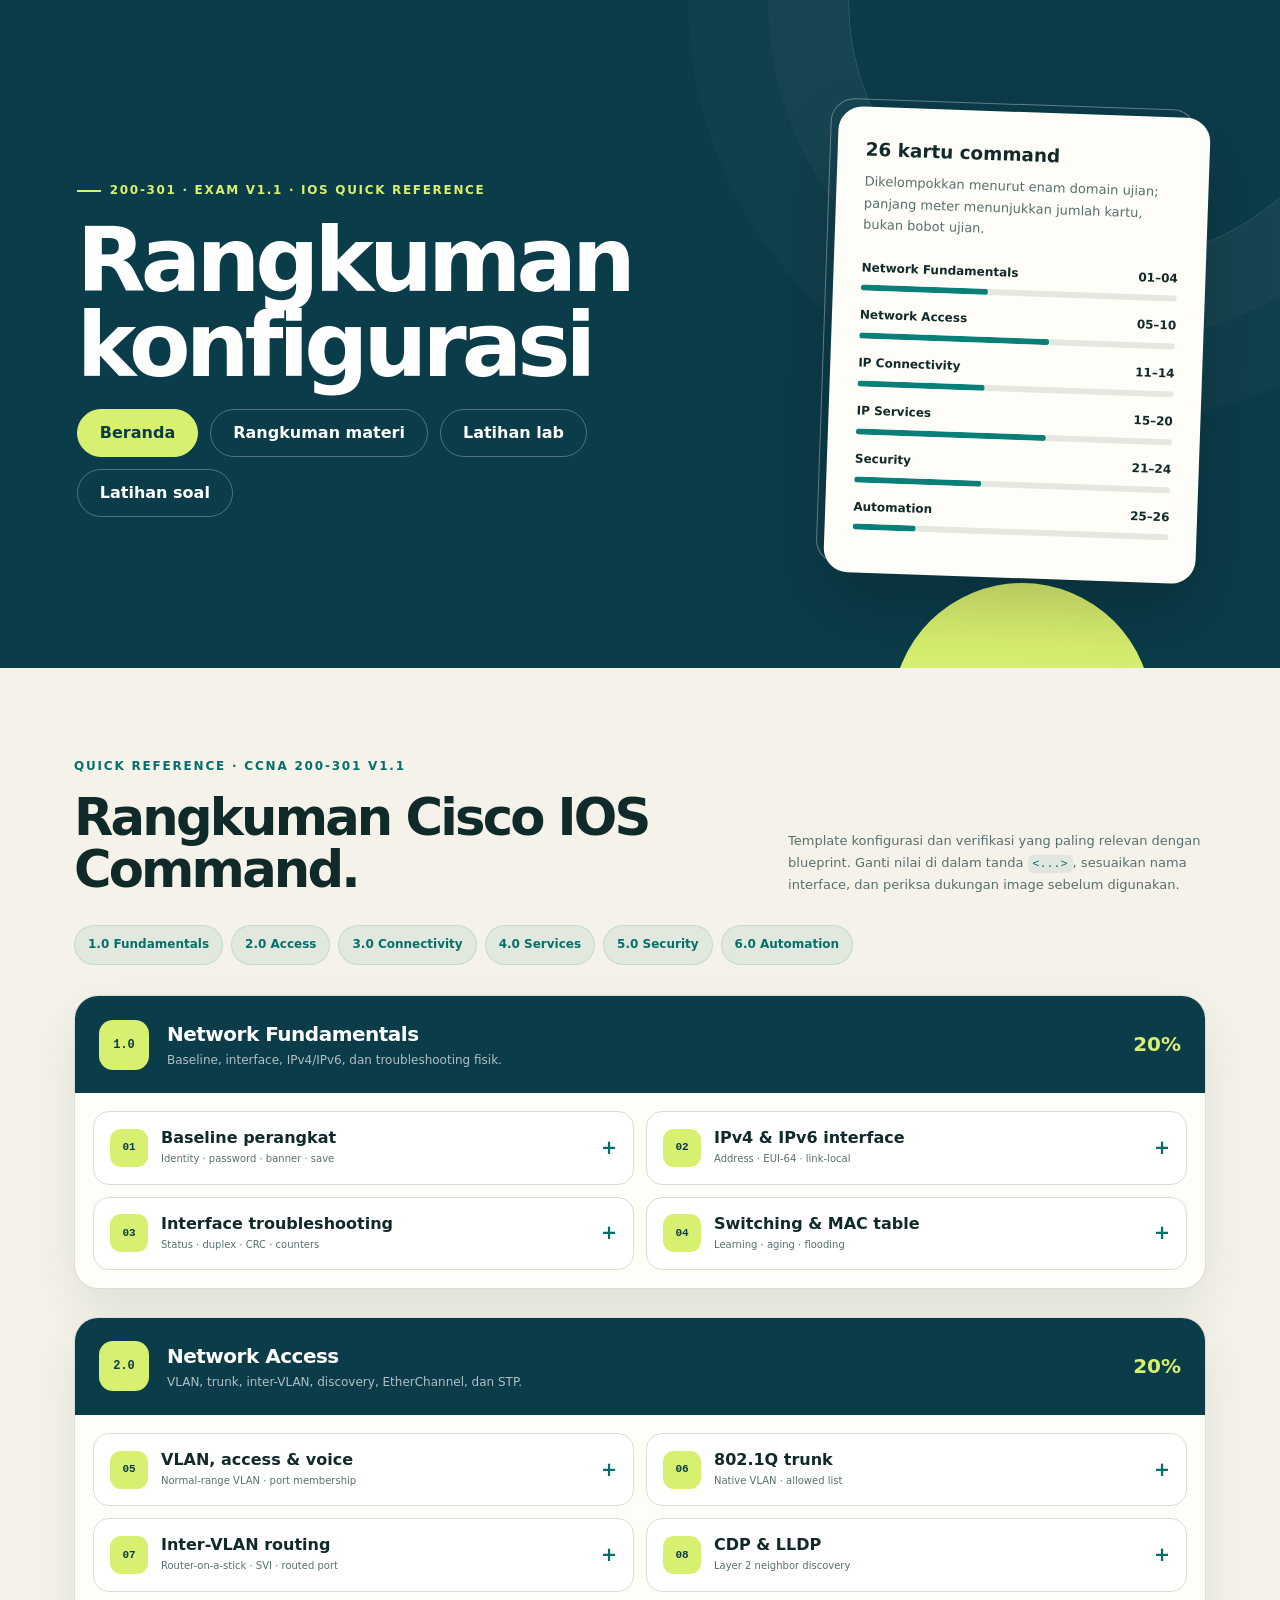
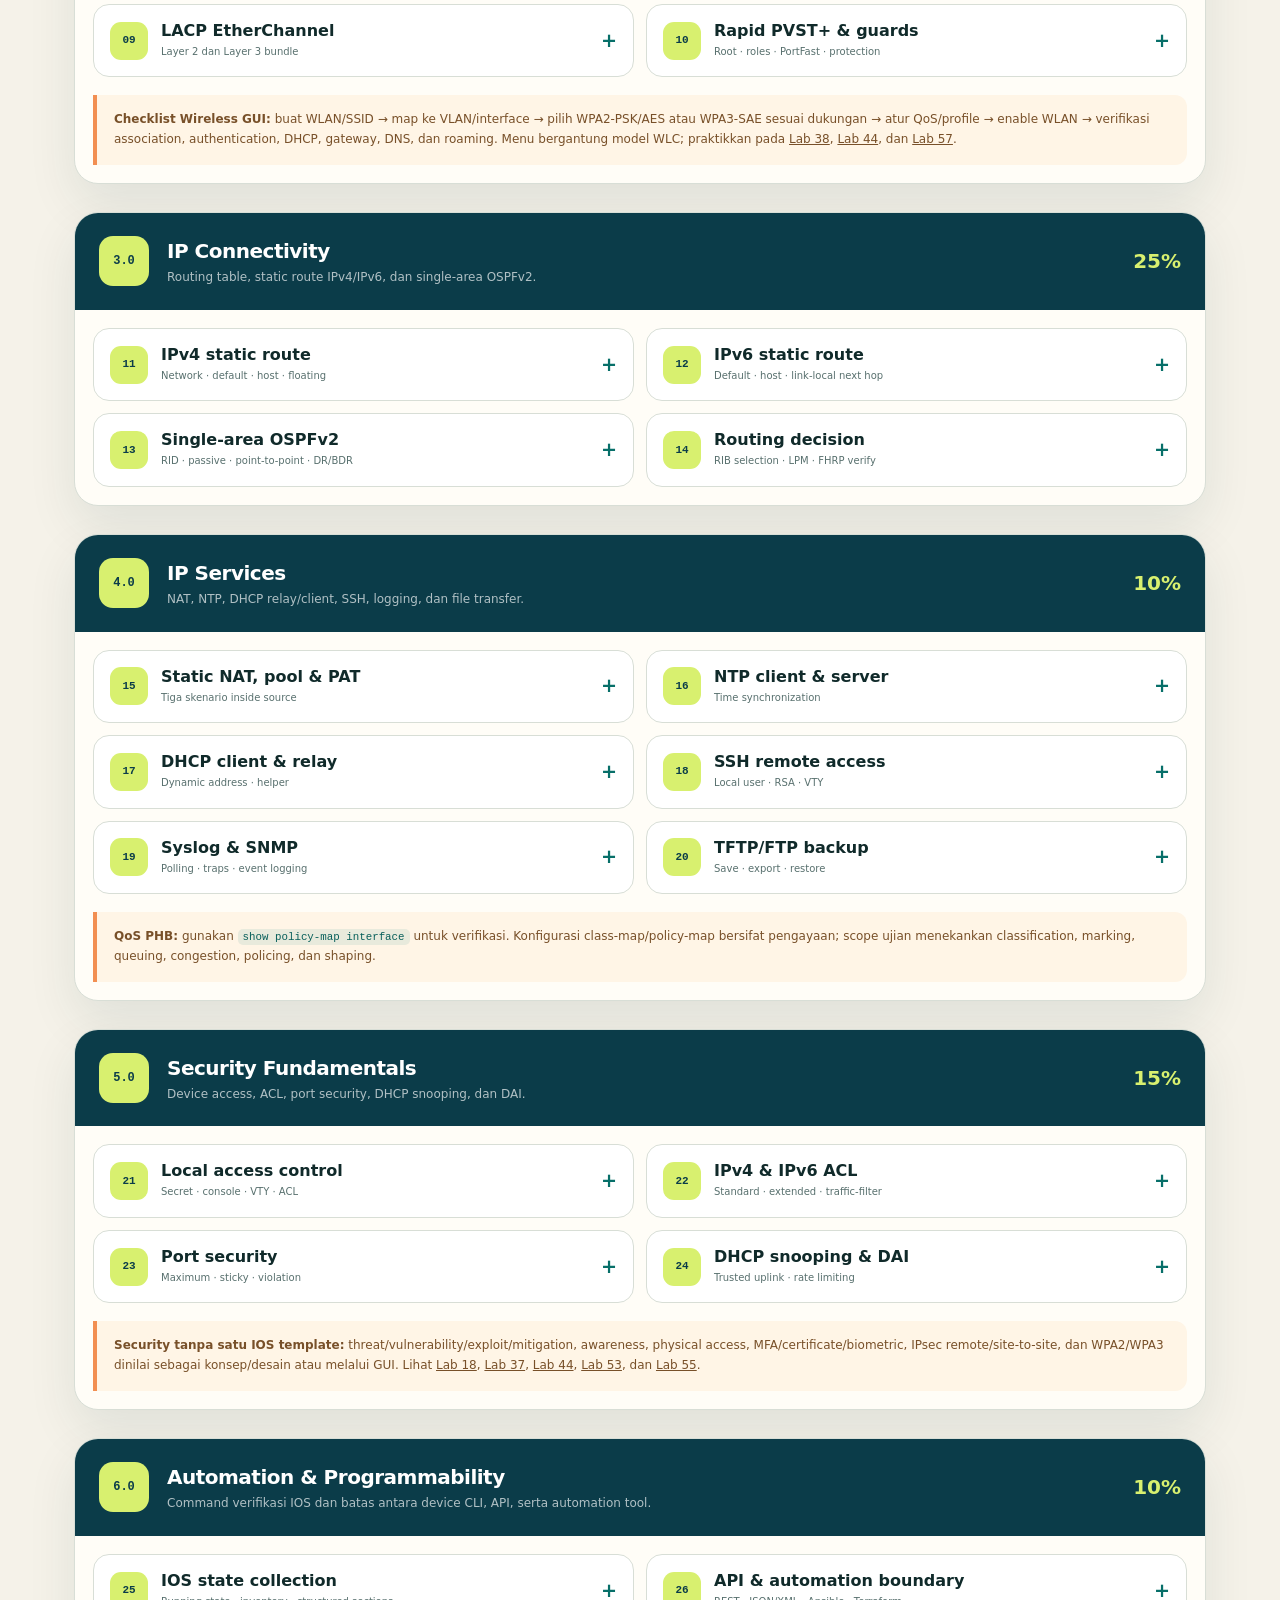
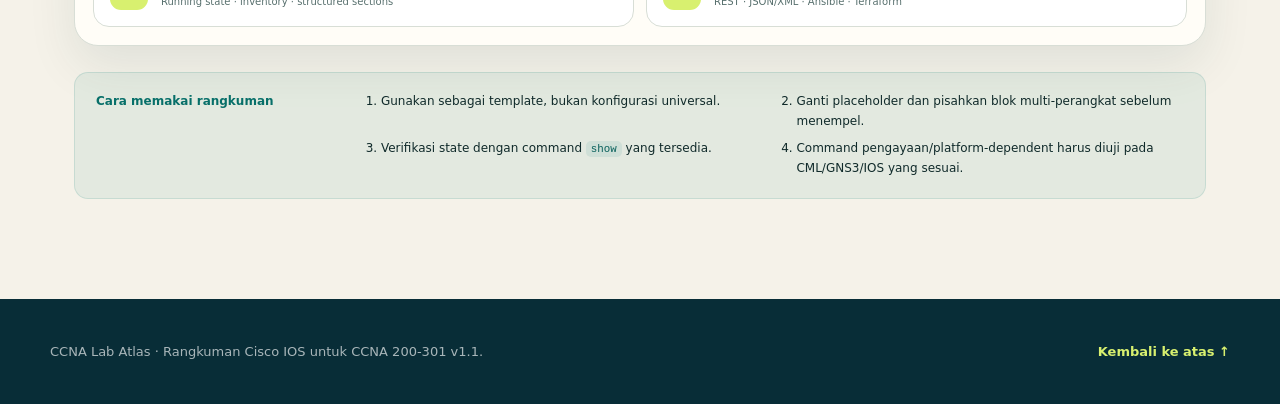
==== commit df50292e: "push" ====
--- a/commands.html
+++ b/commands.html
@@ -4,9 +4,6 @@
   <meta name="viewport" content="width=device-width, initial-scale=1">
   <meta name="description" content="Rangkuman konfigurasi Cisco IOS Command sesuai kurikulum CCNA 200-301 v1.1.">
   <title>Rangkuman Cisco IOS Command — CCNA v1.1</title>
-  <link rel="preconnect" href="https://fonts.googleapis.com">
-  <link rel="preconnect" href="https://fonts.gstatic.com" crossorigin>
-  <link href="https://fonts.googleapis.com/css2?family=Inter:wght@100..900&amp;display=swap" rel="stylesheet">
   <link rel="stylesheet" href="styles.css">
 </head>
 <body id="top">
--- a/styles.css
+++ b/styles.css
@@ -60,7 +60,7 @@
   background:
     radial-gradient(circle at 10% 2%, rgba(216, 240, 111, 0.2), transparent 22rem),
     var(--paper);
-  font-family: Inter, ui-sans-serif, system-ui, -apple-system, BlinkMacSystemFont, "Segoe UI", sans-serif;
+  font-family: system-ui, -apple-system, BlinkMacSystemFont, "Segoe UI", Roboto, Helvetica, Arial, sans-serif, "Apple Color Emoji", "Segoe UI Emoji", "Segoe UI Symbol";
   line-height: 1.65;
 }
 
